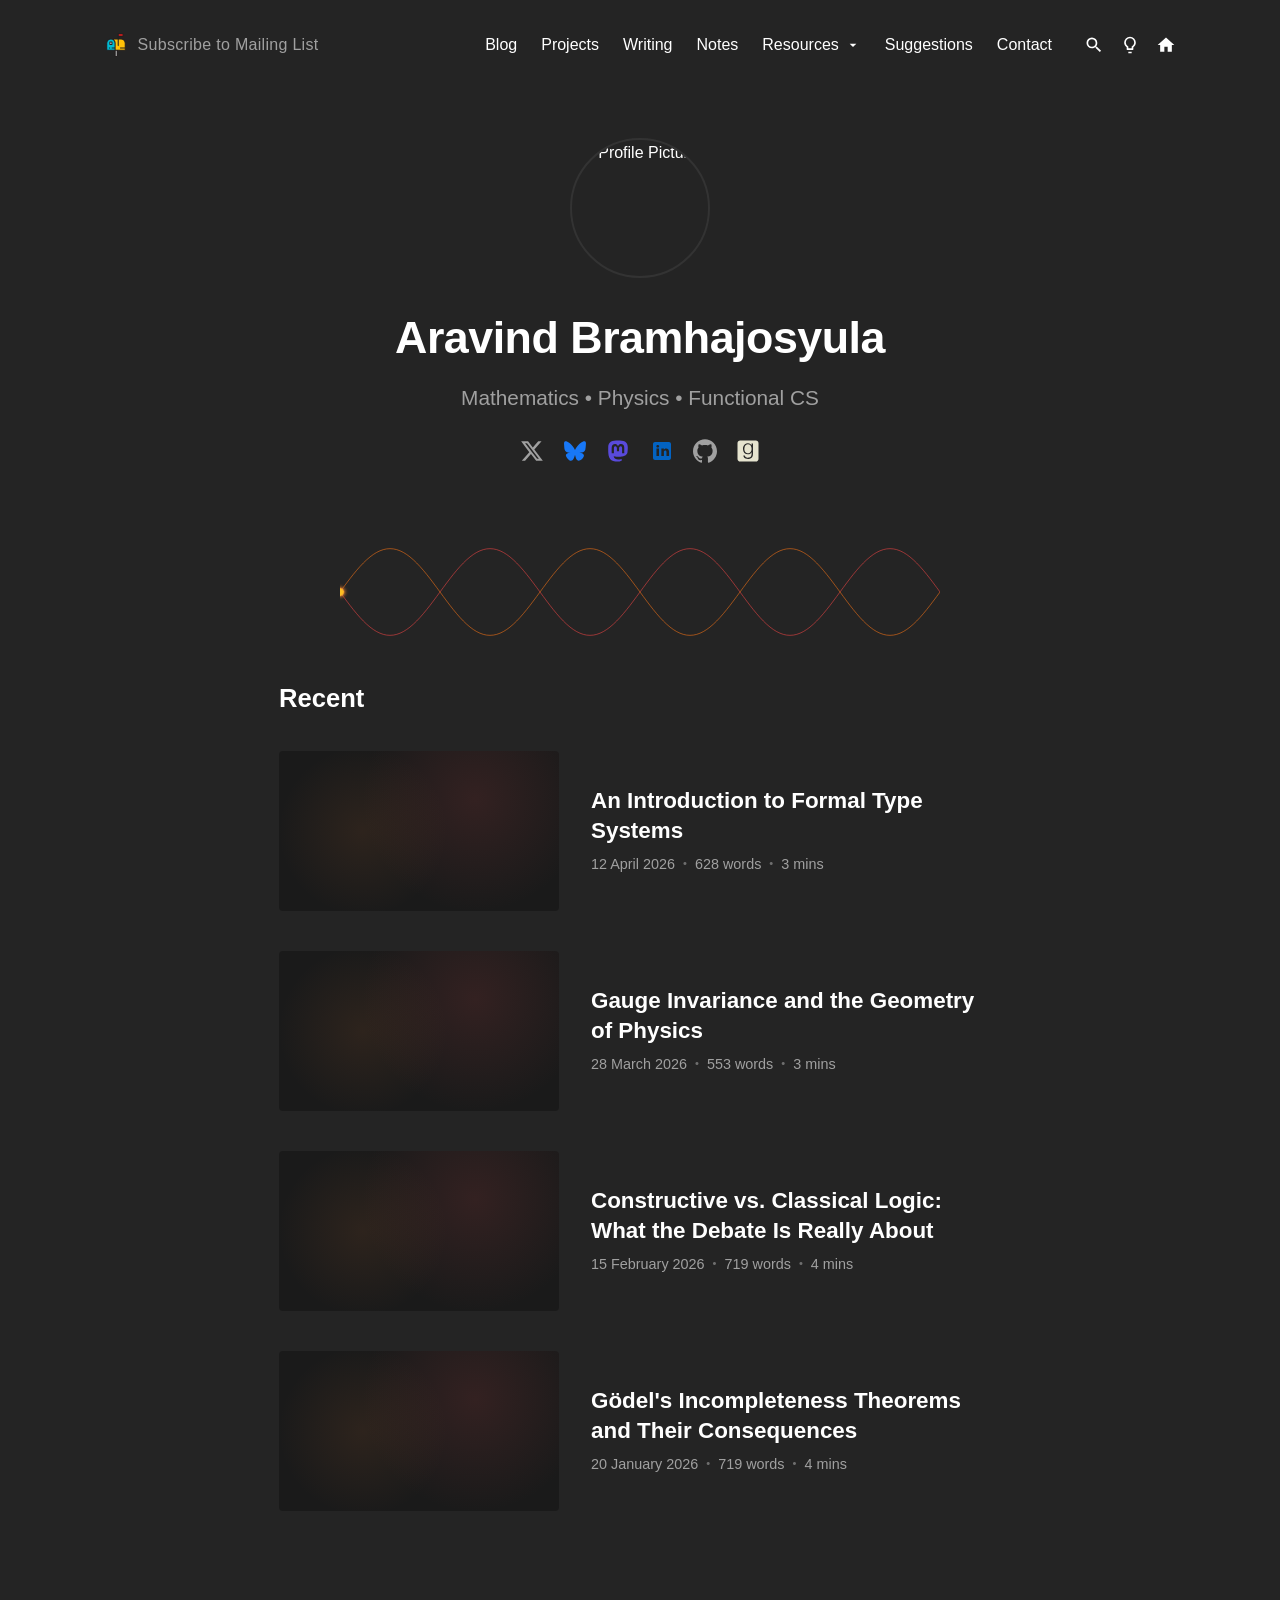
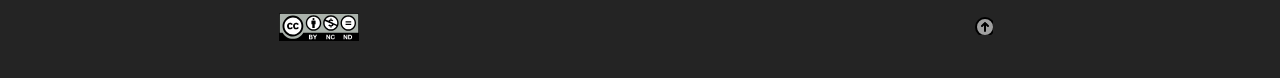
==== index.html @ 050223ac "Files pushed for first build" ====
<!DOCTYPE html>
<html lang="en">
<head>
    <meta charset="UTF-8">
    <meta name="viewport" content="width=device-width, initial-scale=1.0">
    <title>Aravind Bramhajosyula</title>
    <link rel="stylesheet" href="styles.css">
</head>
<body>

    <header>

        <div>

            <a href="#" class="header-subscribe" aria-label="Subscribe to Mailing List">
    <svg width="24" height="24" version="1.1" id="Layer_1" xmlns="http://www.w3.org/2000/svg" xmlns:xlink="http://www.w3.org/1999/xlink" 
	 viewBox="0 0 512 512" xml:space="preserve">
<path style="fill:#FFC107;" d="M236.673,367.042h217.066V216.508c0-49.267-39.938-89.205-89.205-89.205H152.672L236.673,367.042z"/>
<path style="fill:#00BCD4;" d="M147.468,127.303L147.468,127.303c-49.267,0-89.205,39.938-89.205,89.205v150.533h178.41V216.508
	C236.673,167.242,196.734,127.303,147.468,127.303z"/>
<rect x="125.166" y="193.475" style="fill:#ECF0F1;" width="44.603" height="50.178"/>
<rect x="303.208" y="11.151" style="fill:#B71C1C;" width="104.448" height="63.187"/>
<rect x="236.673" y="367.045" style="fill:#9E9E9E;" width="50.178" height="133.808"/>
<g>
	<path style="fill:#231F20;" d="M364.534,116.153h-50.179V85.489h93.294c6.157,0,11.151-4.992,11.151-11.151V11.151
		C418.799,4.992,413.806,0,407.648,0H303.204c-6.157,0-11.151,4.992-11.151,11.151v63.187v41.815c0,0-143.28,0-144.586,0
		c-55.336,0-100.356,45.02-100.356,100.356v150.533c0,6.159,4.993,11.151,11.151,11.151h167.259v122.657
		c0,6.159,4.993,11.151,11.151,11.151h50.178c6.157,0,11.151-4.992,11.151-11.151V378.192h155.736
		c6.157,0,11.151-4.992,11.151-11.151V216.508C464.889,161.172,419.87,116.153,364.534,116.153z M396.498,63.187h-82.143V22.301
		h82.143V63.187z M69.413,216.508c0-43.039,35.015-78.054,78.054-78.054s78.054,35.015,78.054,78.054v93.24h-55.753
		c-6.157,0-11.151,4.992-11.151,11.151s4.993,11.151,11.151,11.151h55.753v23.841H69.413V216.508z M275.7,489.699h-27.877V378.192
		H275.7V489.699z M247.823,355.891V216.508c0-31.495-14.588-59.641-37.356-78.054h81.586v130.649
		c0,6.158,4.993,11.151,11.151,11.151s11.151-4.992,11.151-11.151V138.454h50.179c43.039,0,78.053,35.015,78.053,78.054v93.24
		h-93.293c-6.157,0-11.151,4.992-11.151,11.151s4.993,11.151,11.151,11.151h93.293v23.841L247.823,355.891L247.823,355.891z"/>
	<path style="fill:#231F20;" d="M125.166,254.807h44.603c6.157,0,11.151-4.992,11.151-11.151v-50.178
		c0-6.158-4.993-11.151-11.151-11.151h-44.603c-6.157,0-11.151,4.992-11.151,11.151v50.178
		C114.016,249.815,119.009,254.807,125.166,254.807z M136.317,204.63h22.301v27.877h-22.301V204.63z"/>
	<path style="fill:#231F20;" d="M125.166,309.749h-12.266c-6.157,0-11.151,4.992-11.151,11.151s4.993,11.151,11.151,11.151h12.266
		c6.157,0,11.151-4.992,11.151-11.151S131.325,309.749,125.166,309.749z"/>
</g>
</svg>

    <span class="subscribe-text">Subscribe to Mailing List</span>
</a>

        </div>
        
        <button class="mobile-menu-toggle" aria-label="Toggle Menu">
            <svg viewBox="0 0 24 24" width="24" height="24" fill="white"><path d="M3 6h18v2H3V6m0 5h18v2H3v-2m0 5h18v2H3v-2z"/></svg>
        </button>

        <nav>
            <ul class="nav-links">
                <li><a href="blog.html">Blog</a></li>
                <li><a href="projects.html">Projects</a></li>
                <li><a href="writing.html">Writing</a></li>
                <li><a href="notes.html">Notes</a></li>
                <li class="dropdown-parent">
                    <a href="#">Resources<svg class="dropdown-arrow" viewBox="0 0 24 24"><path d="M7 10l5 5 5-5z"/></svg></a>
                    <ul class="dropdown-menu">
                        <li><a href="guides-tutorials.html">Guides & Tutorials</a></li>
                        <li><a href="book-reviews.html">Book Reviews</a></li>
                        <li><a href="quotes-excerpts.html">Quotes & Excerpts</a></li>
                        <li><a href="useful-software.html">Useful Software</a></li>
                        <li><a href="useful-wikis.html">Useful Wikis</a></li>
                    </ul>
                </li>
                <li><a href="suggestions.html">Suggestions</a></li>
                <li><a href="contact.html">Contact</a></li>
            </ul>
            <div class="nav-icons">
                <a href="#" aria-label="Search"><svg viewBox="0 0 24 24"><path d="M15.5 14h-.79l-.28-.27A6.471 6.471 0 0 0 16 9.5 6.5 6.5 0 1 0 9.5 16c1.61 0 3.09-.59 4.23-1.57l.27.28v.79l5 4.99L20.49 19l-4.99-5zm-6 0C7.01 14 5 11.99 5 9.5S7.01 5 9.5 5 14 7.01 14 9.5 11.99 14 9.5 14z"/></svg></a>
                <!-- <a href="#" aria-label="Theme"><svg viewBox="0 0 24 24"><path d="M12 2a7 7 0 0 0-7 7c0 2.38 1.19 4.47 3 5.74V17a1 1 0 0 0 1 1h6a1 1 0 0 0 1-1v-2.26c1.81-1.27 3-3.36 3-5.74a7 7 0 0 0-7-7zm2.85 11.1l-.85.6V16h-4v-2.3l-.85-.6A4.997 4.997 0 0 1 7 9c0-2.76 2.24-5 5-5s5 2.24 5 5c0 1.63-.8 3.16-2.15 4.1zM10 20h4v2h-4v-2z"/></svg></a> -->
                <a href="#" id="theme-toggle" aria-label="Toggle Theme">
                    <svg id="icon-bulb" class="theme-icon active" viewBox="0 0 24 24"><path d="M12 2a7 7 0 0 0-7 7c0 2.38 1.19 4.47 3 5.74V17a1 1 0 0 0 1 1h6a1 1 0 0 0 1-1v-2.26c1.81-1.27 3-3.36 3-5.74a7 7 0 0 0-7-7zm2.85 11.1l-.85.6V16h-4v-2.3l-.85-.6A4.997 4.997 0 0 1 7 9c0-2.76 2.24-5 5-5s5 2.24 5 5c0 1.63-.8 3.16-2.15 4.1zM10 20h4v2h-4v-2z"/></svg>
                    <svg id="icon-moon" class="theme-icon" viewBox="0 0 24 24" stroke="#000000" stroke-width="2" fill="none" stroke-linecap="round" stroke-linejoin="round"><path d="M21 12.79A9 9 0 1 1 11.21 3 7 7 0 0 0 21 12.79z"></path></svg>
                </a>
                <a href="#" aria-label="Home"><svg viewBox="0 0 24 24"><path d="M10 20v-6h4v6h5v-8h3L12 3 2 12h3v8z"/></svg></a>
            </div>
        </nav>
    </header>

    <main>
        <section class="hero">

            <img src="assets/newton_apple.png" alt="Profile Picture" class="avatar">

            <h1>Aravind Bramhajosyula</h1>
            <p class="subtitle">Mathematics • Physics • Functional CS</p>
            
            <div class="social-icons">
                <a href="#" aria-label="X"><svg viewBox="0 0 24 24"><path d="M18.244 2.25h3.308l-7.227 8.26 8.502 11.24H16.17l-5.214-6.817L5.09 21.75H1.78l7.509-8.58L1.14 2.25H8.08l4.713 6.231zm-1.161 17.52h1.833L7.042 4.126H5.078z"/></svg></a>

                <a href="#" aria-label="Bluesky"><svg viewBox="0 0 512 512"><path fill="#1878f7" d="M256 232.562c-21.183-41.196-78.868-117.97-132.503-155.834-51.378-36.272-70.978-29.987-83.828-24.181-14.872 6.72-17.577 29.554-17.577 42.988.0 13.433 7.365 110.138 12.169 126.281 15.873 53.336 72.376 71.358 124.413 65.574 2.66-.395 5.357-.759 8.089-1.097-2.68.429-5.379.796-8.089 1.097-76.259 11.294-143.984 39.085-55.158 137.972C201.224 526.527 237.424 403.67 256 341.379c18.576 62.291 39.972 180.718 150.734 83.983 83.174-83.983 22.851-126.674-53.408-137.969-2.71-.302-5.409-.667-8.089-1.096 2.732.337 5.429.702 8.089 1.096 52.037 5.785 108.54-12.239 124.413-65.574 4.804-16.142 12.169-112.847 12.169-126.281.0-13.434-2.705-36.267-17.577-42.988-12.85-5.806-32.45-12.09-83.829 24.181C334.868 114.595 277.183 191.366 256 232.562z"></path></svg></a>

                <a href="#" aria-label="Mastodon"><svg viewBox="0 0 448 512"><path fill="#594adb" d="M433 179.11c0-97.2-63.71-125.7-63.71-125.7-62.52-28.7-228.56-28.4-290.48.0.0.0-63.72 28.5-63.72 125.7.0 115.7-6.6 259.4 105.63 289.1 40.51 10.7 75.32 13 103.33 11.4 50.81-2.8 79.32-18.1 79.32-18.1l-1.7-36.9s-36.31 11.4-77.12 10.1c-40.41-1.4-83-4.4-89.63-54a102.54 102.54.0 01-.9-13.9c85.63 20.9 158.65 9.1 178.75 6.7 56.12-6.7 105-41.3 111.23-72.9 9.8-49.8 9-121.5 9-121.5zm-75.12 125.2h-46.63v-114.2c0-49.7-64-51.6-64 6.9v62.5h-46.33V197c0-58.5-64-56.6-64-6.9v114.2H90.19c0-122.1-5.2-147.9 18.41-175 25.9-28.9 79.82-30.8 103.83 6.1l11.6 19.5 11.6-19.5c24.11-37.1 78.12-34.8 103.83-6.1 23.71 27.3 18.4 53 18.4 175z"></path></svg>

                <a href="#" aria-label="LinkedIn"><svg viewBox="0 0 24 24"><path fill = "#0363c2" d="M19 3H5c-1.1 0-2 .9-2 2v14c0 1.1.9 2 2 2h14c1.1 0 2-.9 2-2V5c0-1.1-.9-2-2-2zM9 17H6.477v-7.391H9V17zm-1.26-8.384h-.016c-.843 0-1.388-.581-1.388-1.306 0-.737.56-1.305 1.419-1.305.86 0 1.389.568 1.405 1.305 0 .725-.545 1.306-1.42 1.306zm11.26 8.384h-2.523v-3.955c0-.993-.355-1.668-1.241-1.668-.679 0-1.084.457-1.262.898-.066.16-.083.385-.083.61v4.115H11.37s.033-6.698 0-7.39h2.523v1.047c.336-.518.937-1.255 2.274-1.255 1.66 0 2.906 1.084 2.906 3.414V17z"/></svg></a>

                <a href="#" aria-label="GitHub"><svg viewBox="0 0 24 24"><path d="M12 .297c-6.63 0-12 5.373-12 12 0 5.303 3.438 9.8 8.205 11.385.6.113.82-.258.82-.577 0-.285-.01-1.04-.015-2.04-3.338.724-4.042-1.61-4.042-1.61C4.422 18.07 3.633 17.7 3.633 17.7c-1.087-.744.084-.729.084-.729 1.205.084 1.838 1.236 1.838 1.236 1.07 1.835 2.809 1.305 3.495.998.108-.776.417-1.305.76-1.605-2.665-.3-5.466-1.332-5.466-5.93 0-1.31.465-2.38 1.235-3.22-.135-.303-.54-1.523.105-3.176 0 0 1.005-.322 3.3 1.23.96-.267 1.98-.399 3-.405 1.02.006 2.04.138 3 .405 2.28-1.552 3.285-1.23 3.285-1.23.645 1.653.24 2.873.12 3.176.765.84 1.23 1.91 1.23 3.22 0 4.61-2.805 5.625-5.475 5.92.42.36.81 1.096.81 2.22 0 1.606-.015 2.896-.015 3.286 0 .315.21.69.825.57C20.565 22.092 24 17.592 24 12.297c0-6.627-5.373-12-12-12"/></svg></a>

                <a href="#" aria-label="Goodreads"><svg viewBox="0 0 448 512"><path fill="#e6e4cf" d="M299.9 191.2c5.1 37.3-4.7 79-35.9 100.7-22.3 15.5-52.8 14.1-70.8 5.7-37.1-17.3-49.5-58.6-46.8-97.2 4.3-60.9 40.9-87.9 75.3-87.5 46.9-.2 71.8 31.8 78.2 78.3zM448 88v336c0 30.9-25.1 56-56 56H56c-30.9.0-56-25.1-56-56V88c0-30.9 25.1-56 56-56h336c30.9.0 56 25.1 56 56zM330 313.2s-.1-34-.1-217.3h-29v40.3c-.8.3-1.2-.5-1.6-1.2-9.6-20.7-35.9-46.3-76-46-51.9.4-87.2 31.2-100.6 77.8-4.3 14.9-5.8 30.1-5.5 45.6 1.7 77.9 45.1 117.8 112.4 115.2 28.9-1.1 54.5-17 69-45.2.5-1 1.1-1.9 1.7-2.9.2.1.4.1.6.2.3 3.8.2 30.7.1 34.5-.2 14.8-2 29.5-7.2 43.5-7.8 21-22.3 34.7-44.5 39.5-17.8 3.9-35.6 3.8-53.2-1.2-21.5-6.1-36.5-19-41.1-41.8-.3-1.6-1.3-1.3-2.3-1.3h-26.8c.8 10.6 3.2 20.3 8.5 29.2 24.2 40.5 82.7 48.5 128.2 37.4 49.9-12.3 67.3-54.9 67.4-106.3z"></path></svg></a>
            </div>

            <div class="animation-container">
                <!-- <svg viewBox="0 0 600 100" class="wave-svg"> -->
                <!--     <defs> -->
                <!--         <linearGradient id="fade" x1="0" y1="0" x2="1" y2="0"> -->
                <!--             <stop offset="0%" stop-color="transparent"/> -->
                <!--             <stop offset="15%" stop-color="black"/> -->
                <!--             <stop offset="85%" stop-color="black"/> -->
                <!--             <stop offset="100%" stop-color="transparent"/> -->
                <!--         </linearGradient> -->
                <!--         <mask id="wave-mask"><rect width="600" height="100" fill="url(#fade)"/></mask> -->
                <!--     </defs> -->
                <!--     <g mask="url(#wave-mask)"> -->
                <!--         <path id="wave1" d="M0 50 Q37.5 0 75 50 T150 50 T225 50 T300 50 T375 50 T450 50 T525 50 T600 50" fill="none" stroke="#d97736" stroke-width="1.5" /> -->
                <!--         <path id="wave2" d="M0 50 Q37.5 100 75 50 T150 50 T225 50 T300 50 T375 50 T450 50 T525 50 T600 50" fill="none" stroke="#c44949" stroke-width="1.5" /> -->
                <!--     </g> -->
                <!-- </svg> -->
                <!-- <div class="dot dot-yellow"></div> -->
                <!-- <div class="dot dot-red"></div> -->

                <svg id="helix-svg" viewBox="0 0 900 220" width="100%" height="220" aria-hidden="true"><path id="helix-path-a" fill="none" stroke="#ef4444" stroke-width="1.5" opacity=".5" d="M 0,110 L 0,110 L 5,116.79435011239748 L 10,123.51425990315435 L 15,130.08610463437157 L 20,136.43788179992703 L 25,142.5 L 30,148.20604139901076 L 35,153.4934894133258 L 40,158.30441365603062 L 45,162.5861046343716 L 50,166.2916512459885 L 55,169.38045474676906 L 60,171.818673559185 L 65,173.57959404769736 L 70,174.64392319893778 L 75,175 L 80,174.64392319893778 L 85,173.57959404769736 L 90,171.818673559185 L 95,169.38045474676906 L 100,166.29165124598853 L 105,162.5861046343716 L 110,158.30441365603065 L 115,153.4934894133258 L 120,148.20604139901076 L 125,142.5 L 130,136.43788179992703 L 135,130.0861046343716 L 140,123.51425990315435 L 145,116.79435011239747 L 150,110.00000000000001 L 155,103.20564988760255 L 160,96.48574009684563 L 165,89.91389536562845 L 170,83.56211820007302 L 175,77.50000000000003 L 180,71.79395860098926 L 185,66.50651058667421 L 190,61.69558634396937 L 195,57.41389536562842 L 200,53.7083487540115 L 205,50.61954525323094 L 210,48.18132644081502 L 215,46.42040595230263 L 220,45.35607680106223 L 225,45 L 230,45.35607680106223 L 235,46.42040595230264 L 240,48.18132644081501 L 245,50.61954525323091 L 250,53.70834875401149 L 255,57.413895365628406 L 260,61.69558634396935 L 265,66.50651058667418 L 270,71.79395860098923 L 275,77.50000000000003 L 280,83.56211820007299 L 285,89.9138953656284 L 290,96.48574009684566 L 295,103.20564988760248 L 300,109.99999999999999 L 305,116.79435011239744 L 310,123.5142599031543 L 315,130.08610463437157 L 320,136.43788179992703 L 325,142.5 L 330,148.2060413990107 L 335,153.4934894133258 L 340,158.3044136560306 L 345,162.58610463437162 L 350,166.2916512459885 L 355,169.38045474676903 L 360,171.818673559185 L 365,173.57959404769736 L 370,174.64392319893778 L 375,175 L 380,174.64392319893778 L 385,173.57959404769738 L 390,171.818673559185 L 395,169.38045474676903 L 400,166.29165124598853 L 405,162.5861046343716 L 410,158.30441365603062 L 415,153.49348941332582 L 420,148.20604139901076 L 425,142.50000000000009 L 430,136.43788179992697 L 435,130.0861046343716 L 440,123.51425990315445 L 445,116.79435011239754 L 450,110.00000000000003 L 455,103.2056498876025 L 460,96.4857400968457 L 465,89.91389536562843 L 470,83.56211820007297 L 475,77.49999999999996 L 480,71.79395860098927 L 485,66.50651058667421 L 490,61.695586343969495 L 495,57.41389536562836 L 500,53.70834875401148 L 505,50.61954525323097 L 510,48.18132644081503 L 515,46.42040595230265 L 520,45.356076801062244 L 525,45 L 530,45.356076801062216 L 535,46.42040595230262 L 540,48.181326440815006 L 545,50.6195452532309 L 550,53.70834875401151 L 555,57.4138953656284 L 560,61.69558634396938 L 565,66.50651058667417 L 570,71.79395860098921 L 575,77.5 L 580,83.56211820007303 L 585,89.91389536562839 L 590,96.48574009684553 L 595,103.20564988760245 L 600,109.99999999999997 L 605,116.79435011239748 L 610,123.51425990315428 L 615,130.08610463437165 L 620,136.4378817999269 L 625,142.49999999999994 L 630,148.20604139901073 L 635,153.4934894133258 L 640,158.30441365603065 L 645,162.5861046343715 L 650,166.29165124598853 L 655,169.38045474676903 L 660,171.81867355918493 L 665,173.57959404769736 L 670,174.64392319893778 L 675,175 L 680,174.64392319893778 L 685,173.57959404769738 L 690,171.81867355918496 L 695,169.38045474676906 L 700,166.29165124598856 L 705,162.58610463437154 L 710,158.3044136560307 L 715,153.49348941332585 L 720,148.2060413990108 L 725,142.5 L 730,136.43788179992697 L 735,130.08610463437174 L 740,123.51425990315435 L 745,116.79435011239755 L 750,110.00000000000004 L 755,103.20564988760253 L 760,96.4857400968456 L 765,89.91389536562856 L 770,83.56211820007309 L 775,77.50000000000007 L 780,71.79395860098928 L 785,66.50651058667422 L 790,61.69558634396935 L 795,57.41389536562851 L 800,53.708348754011546 L 805,50.61954525323088 L 810,48.18132644081503 L 815,46.42040595230268 L 820,45.35607680106223 L 825,45 L 830,45.356076801062216 L 835,46.420405952302616 L 840,48.181326440815006 L 845,50.61954525323094 L 850,53.70834875401139 L 855,57.413895365628456 L 860,61.695586343969445 L 865,66.50651058667415 L 870,71.79395860098921 L 875,77.5 L 880,83.5621182000728 L 885,89.91389536562826 L 890,96.48574009684552 L 895,103.20564988760243 L 900,109.99999999999996" style="opacity: 0.5718;"></path><path id="helix-path-b" fill="none" stroke="#f97316" stroke-width="1.5" opacity=".5" d="M 0,110 L 0,110.00000000000001 L 5,103.20564988760252 L 10,96.48574009684566 L 15,89.91389536562843 L 20,83.56211820007299 L 25,77.50000000000003 L 30,71.79395860098926 L 35,66.50651058667421 L 40,61.69558634396937 L 45,57.41389536562842 L 50,53.7083487540115 L 55,50.61954525323097 L 60,48.18132644081502 L 65,46.42040595230264 L 70,45.35607680106223 L 75,45 L 80,45.35607680106223 L 85,46.42040595230262 L 90,48.18132644081501 L 95,50.61954525323095 L 100,53.70834875401146 L 105,57.413895365628406 L 110,61.69558634396935 L 115,66.50651058667418 L 120,71.79395860098923 L 125,77.50000000000003 L 130,83.56211820007294 L 135,89.9138953656284 L 140,96.48574009684566 L 145,103.20564988760253 L 150,109.99999999999999 L 155,116.79435011239744 L 160,123.51425990315435 L 165,130.08610463437157 L 170,136.43788179992697 L 175,142.49999999999994 L 180,148.20604139901073 L 185,153.4934894133258 L 190,158.30441365603062 L 195,162.58610463437157 L 200,166.2916512459885 L 205,169.38045474676906 L 210,171.818673559185 L 215,173.57959404769736 L 220,174.64392319893778 L 225,175 L 230,174.64392319893778 L 235,173.57959404769738 L 240,171.818673559185 L 245,169.3804547467691 L 250,166.29165124598848 L 255,162.5861046343716 L 260,158.3044136560307 L 265,153.49348941332582 L 270,148.20604139901076 L 275,142.5 L 280,136.43788179992697 L 285,130.0861046343716 L 290,123.51425990315434 L 295,116.79435011239754 L 300,110.00000000000003 L 305,103.2056498876025 L 310,96.4857400968457 L 315,89.91389536562843 L 320,83.56211820007297 L 325,77.50000000000006 L 330,71.79395860098927 L 335,66.50651058667421 L 340,61.69558634396942 L 345,57.41389536562836 L 350,53.70834875401154 L 355,50.61954525323097 L 360,48.18132644081503 L 365,46.42040595230263 L 370,45.35607680106223 L 375,45 L 380,45.35607680106223 L 385,46.42040595230262 L 390,48.181326440815006 L 395,50.619545253230946 L 400,53.70834875401145 L 405,57.4138953656284 L 410,61.69558634396938 L 415,66.50651058667417 L 420,71.79395860098921 L 425,77.49999999999991 L 430,83.56211820007303 L 435,89.91389536562839 L 440,96.48574009684553 L 445,103.20564988760245 L 450,109.99999999999997 L 455,116.79435011239748 L 460,123.51425990315428 L 465,130.08610463437157 L 470,136.43788179992703 L 475,142.50000000000003 L 480,148.20604139901073 L 485,153.4934894133258 L 490,158.3044136560305 L 495,162.58610463437162 L 500,166.29165124598853 L 505,169.38045474676903 L 510,171.81867355918496 L 515,173.57959404769736 L 520,174.64392319893776 L 525,175 L 530,174.64392319893778 L 535,173.57959404769738 L 540,171.818673559185 L 545,169.3804547467691 L 550,166.2916512459885 L 555,162.58610463437162 L 560,158.30441365603062 L 565,153.49348941332585 L 570,148.2060413990108 L 575,142.5 L 580,136.43788179992697 L 585,130.08610463437162 L 590,123.51425990315447 L 595,116.79435011239755 L 600,110.00000000000004 L 605,103.20564988760253 L 610,96.48574009684572 L 615,89.91389536562835 L 620,83.56211820007309 L 625,77.50000000000007 L 630,71.79395860098928 L 635,66.50651058667422 L 640,61.69558634396935 L 645,57.41389536562851 L 650,53.70834875401143 L 655,50.619545253230974 L 660,48.1813264408151 L 665,46.42040595230264 L 670,45.35607680106223 L 675,45 L 680,45.356076801062216 L 685,46.420405952302616 L 690,48.181326440815006 L 695,50.61954525323094 L 700,53.7083487540115 L 705,57.413895365628456 L 710,61.695586343969296 L 715,66.50651058667415 L 720,71.79395860098921 L 725,77.5 L 730,83.56211820007302 L 735,89.91389536562826 L 740,96.48574009684552 L 745,103.20564988760243 L 750,109.99999999999996 L 755,116.79435011239747 L 760,123.51425990315438 L 765,130.08610463437142 L 770,136.4378817999269 L 775,142.49999999999991 L 780,148.2060413990107 L 785,153.4934894133258 L 790,158.30441365603065 L 795,162.58610463437148 L 800,166.29165124598845 L 805,169.38045474676912 L 810,171.81867355918496 L 815,173.57959404769733 L 820,174.64392319893778 L 825,175 L 830,174.64392319893778 L 835,173.57959404769738 L 840,171.81867355918502 L 845,169.38045474676906 L 850,166.29165124598862 L 855,162.58610463437157 L 860,158.30441365603056 L 865,153.49348941332585 L 870,148.20604139901081 L 875,142.5 L 880,136.4378817999272 L 885,130.08610463437174 L 890,123.51425990315448 L 895,116.79435011239757 L 900,110.00000000000006" style="opacity: 0.5718;"></path><circle id="dot-a" cx="0" cy="0" r="5.5" fill="#ef4444" filter="url(#glow)"></circle>
<circle id="dot-b" cx="0" cy="0" r="5.5" fill="#fbbf24" filter="url(#glow)"></circle><defs><filter id="glow" x="-50%" y="-50%" width="200%" height="200%"><feGaussianBlur stdDeviation="3" result="blur"></feGaussianBlur><feMerge><feMergeNode in="blur"></feMergeNode><feMergeNode in="SourceGraphic"></feMergeNode></feMerge></filter></defs></svg>

            </div>
        </section>

        <section class="recent-posts">
            <h2>Recent</h2>

            <article class="post">
                <div class="thumbnail-placeholder"></div>
                <div class="post-content">
                    <h3>An Introduction to Formal Type Systems</h3>
                    <div class="meta">
                        <span>12 April 2026</span> <span class="dot-separator">•</span>
                        <span>628 words</span> <span class="dot-separator">•</span>
                        <span>3 mins</span>
                    </div>
                </div>
            </article>

            <article class="post">
                <div class="thumbnail-placeholder"></div>
                <div class="post-content">
                    <h3>Gauge Invariance and the Geometry of Physics</h3>
                    <div class="meta">
                        <span>28 March 2026</span> <span class="dot-separator">•</span>
                        <span>553 words</span> <span class="dot-separator">•</span>
                        <span>3 mins</span>
                    </div>
                </div>
            </article>

            <article class="post">
                <div class="thumbnail-placeholder"></div>
                <div class="post-content">
                    <h3>Constructive vs. Classical Logic: What the Debate Is Really About</h3>
                    <div class="meta">
                        <span>15 February 2026</span> <span class="dot-separator">•</span>
                        <span>719 words</span> <span class="dot-separator">•</span>
                        <span>4 mins</span>
                    </div>
                </div>
            </article>

             <article class="post">
                <div class="thumbnail-placeholder"></div>
                <div class="post-content">
                    <h3>Gödel's Incompleteness Theorems and Their Consequences</h3>
                    <div class="meta">
                        <span>20 January 2026</span> <span class="dot-separator">•</span>
                        <span>719 words</span> <span class="dot-separator">•</span>
                        <span>4 mins</span>
                    </div>
                </div>
            </article>
        </section>

    </main>

    <footer>

        <div class="footer-left">
            <!-- <span class=""license-text>Content on this website licensed under</span> -->

    <svg xmlns="http://www.w3.org/2000/svg" viewBox="0 0 120 42" class="cc-small-badge" aria-label="Creative Commons BY-NC-ND">
  <g transform="matrix(0.9937728,0,0,0.9936696,-437.11979,0)">
    <path d="M 443.28955,0.44873 L 557.35303,0.65185 C 558.94678,0.65185 560.37061,0.41503 560.37061,3.83203 L 560.23096,41.39892 L 440.41064,41.39892 L 440.41064,3.69238 C 440.41064,2.00781 440.57373,0.44873 443.28955,0.44873 z" fill="#aab2ab" />
    <path d="M 558.3501,0 L 442.12061,0 C 440.87354,0 439.85889,1.01465 439.85889,2.26123 L 439.85889,41.75732 C 439.85889,42.03906 440.08741,42.26757 440.36963,42.26757 L 560.1001,42.26757 C 560.38233,42.26757 560.61084,42.03905 560.61084,41.75732 L 560.61084,2.26123 C 560.61084,1.01465 559.59619,0 558.3501,0 z M 442.12061,1.02148 L 558.3501,1.02148 C 559.03369,1.02148 559.58936,1.57763 559.58936,2.26123 C 559.58936,2.26123 559.58936,18.15234 559.58936,29.64893 L 476.51612,29.64893 C 473.4712,35.1543 467.60401,38.89258 460.87159,38.89258 C 454.13721,38.89258 448.27198,35.15772 445.22901,29.64893 L 440.88038,29.64893 C 440.88038,18.15235 440.88038,2.26123 440.88038,2.26123 C 440.88037,1.57764 441.43701,1.02148 442.12061,1.02148 z" />
    <g transform="matrix(0.872921,0,0,0.872921,50.12536,143.2144)">
      <path d="M 486.26709,-141.53052 C 486.27271,-132.85028 479.2392,-125.80957 470.55902,-125.80341 C 461.87878,-125.79841 454.83752,-132.83124 454.83191,-141.51148 C 454.83191,-141.51819 454.83191,-141.52436 454.83191,-141.53052 C 454.82629,-150.21186 461.85974,-157.25257 470.53998,-157.25763 C 479.22132,-157.26263 486.26264,-150.22974 486.26709,-141.5495 C 486.26709,-141.54395 486.26709,-141.53723 486.26709,-141.53052 z" fill="#ffffff" />
      <g transform="translate(-289.6157,99.0653)">
        <path d="M 772.94281,-253.39801 C 776.42761,-249.9126 778.17059,-245.64465 778.17059,-240.59582 C 778.17059,-235.54644 776.45782,-231.32434 773.03228,-227.92785 C 769.39642,-224.35186 765.10046,-222.56414 760.14227,-222.56414 C 755.2445,-222.56414 751.0224,-224.33672 747.47827,-227.88366 C 743.93188,-231.4295 742.15985,-235.66668 742.15985,-240.59582 C 742.15985,-245.52435 743.93188,-249.79174 747.47827,-253.39801 C 750.93292,-256.88507 755.15497,-258.6275 760.14227,-258.6275 C 765.1911,-258.6275 769.45685,-256.88507 772.94281,-253.39801 z M 749.82422,-251.05371 C 746.8775,-248.07733 745.40412,-244.59082 745.40412,-240.59131 C 745.40412,-236.59302 746.86298,-233.13611 749.77839,-230.22016 C 752.69605,-227.30421 756.16743,-225.84595 760.19599,-225.84595 C 764.22455,-225.84595 767.72614,-227.31873 770.70307,-230.2649 C 773.529,-233.00074 774.94196,-236.44196 774.94196,-240.59132 C 774.94196,-244.70936 773.5055,-248.20485 770.63373,-251.07606 C 767.76306,-253.94673 764.28382,-255.38264 760.19599,-255.38264 C 756.10816,-255.38264 752.64905,-253.93945 749.82422,-251.05371 z M 757.57812,-242.35052 C 757.12841,-243.33221 756.45495,-243.82281 755.55548,-243.82281 C 753.96692,-243.82281 753.17261,-242.75329 753.17261,-240.61425 C 753.17261,-238.47472 753.96692,-237.40575 755.55548,-237.40575 C 756.60486,-237.40575 757.35443,-237.9265 757.80414,-238.97026 L 760.0069,-237.79729 C 758.95642,-235.93181 757.38123,-234.99822 755.28138,-234.99822 C 753.66151,-234.99822 752.36378,-235.49499 751.38935,-236.48784 C 750.41383,-237.48125 749.92603,-238.85057 749.92603,-240.59581 C 749.92603,-242.31139 750.42945,-243.67284 751.43409,-244.68138 C 752.43873,-245.68992 753.69172,-246.19334 755.1919,-246.19334 C 757.4126,-246.19334 759.00117,-245.31907 759.96326,-243.57103 L 757.57812,-242.35052 z M 767.94208,-242.35052 C 767.49121,-243.33221 766.83002,-243.82281 765.95966,-243.82281 C 764.33863,-243.82281 763.52753,-242.75329 763.52753,-240.61425 C 763.52753,-238.47472 764.33863,-237.40575 765.95966,-237.40575 C 767.0113,-237.40575 767.74738,-237.9265 768.16694,-238.97026 L 770.41895,-237.79729 C 769.37067,-235.93181 767.79773,-234.99822 765.70124,-234.99822 C 764.08356,-234.99822 762.78919,-235.49499 761.81477,-236.48784 C 760.8426,-237.48125 760.35487,-238.85057 760.35487,-240.59581 C 760.35487,-242.31139 760.84932,-243.67284 761.83827,-244.68138 C 762.82612,-245.68992 764.08357,-246.19334 765.61177,-246.19334 C 767.82796,-246.19334 769.41542,-245.31907 770.37306,-243.57103 L 767.94208,-242.35052 z" />
      </g>
    </g>
    <g>
      <path d="M 488.25342,32.95605 C 488.5708,32.95605 488.86182,32.98437 489.12354,33.04003 C 489.38526,33.09569 489.60889,33.18749 489.79639,33.31542 C 489.98291,33.44237 490.12744,33.6123 490.23096,33.82323 C 490.3335,34.03514 490.38526,34.29589 490.38526,34.60741 C 490.38526,34.94335 490.30909,35.22264 490.15577,35.44628 C 490.00343,35.67089 489.77784,35.85351 489.47804,35.99706 C 489.89015,36.11522 490.19777,36.32226 490.40089,36.61815 C 490.60401,36.91404 490.70558,37.27049 490.70558,37.68749 C 490.70558,38.02343 490.64015,38.31444 490.50929,38.56054 C 490.37843,38.80566 490.20167,39.00683 489.98097,39.1621 C 489.75929,39.31835 489.50636,39.43358 489.22316,39.5078 C 488.93898,39.583 488.64796,39.6201 488.34816,39.6201 L 485.11183,39.6201 L 485.11183,32.95604 L 488.25342,32.95604 L 488.25342,32.95605 z M 488.06689,35.65137 C 488.32763,35.65137 488.54345,35.58887 488.71142,35.46485 C 488.87939,35.34083 488.96337,35.13965 488.96337,34.86036 C 488.96337,34.70509 488.93505,34.57716 488.87939,34.47852 C 488.82275,34.37891 488.74853,34.30176 488.65478,34.24512 C 488.56103,34.18946 488.45361,34.15039 488.33251,34.12891 C 488.21141,34.10743 488.08446,34.09668 487.9536,34.09668 L 486.58055,34.09668 L 486.58055,35.65137 L 488.06689,35.65137 z M 488.15186,38.47949 C 488.29541,38.47949 488.43213,38.46582 488.56299,38.4375 C 488.69385,38.40918 488.80908,38.3623 488.90967,38.29785 C 489.00928,38.23242 489.08838,38.14355 489.14795,38.03125 C 489.20752,37.91992 489.23682,37.77637 489.23682,37.60254 C 489.23682,37.26074 489.14014,37.0166 488.94678,36.87012 C 488.75342,36.72461 488.49854,36.65137 488.18018,36.65137 L 486.58057,36.65137 L 486.58057,38.47949 L 488.15186,38.47949 z" fill="#ffffff" />
      <path d="M 490.96436,32.95605 L 492.60791,32.95605 L 494.16846,35.58789 L 495.71924,32.95605 L 497.35303,32.95605 L 494.8794,37.0625 L 494.8794,39.62012 L 493.41065,39.62012 L 493.41065,37.02539 L 490.96436,32.95605 z" fill="#ffffff" />
    </g>
    <g>
      <path d="M 512.83057,32.95605 L 515.61475,37.42675 L 515.63037,37.42675 L 515.63037,32.95605 L 517.00537,32.95605 L 517.00537,39.62011 L 515.53955,39.62011 L 512.76611,35.1582 L 512.74756,35.1582 L 512.74756,39.62011 L 511.37256,39.62011 L 511.37256,32.95605 L 512.83057,32.95605 z" fill="#ffffff" />
      <path d="M 522.56885,34.73145 C 522.48194,34.59083 522.37256,34.46778 522.2417,34.36231 C 522.11084,34.25684 521.96338,34.17383 521.79834,34.11524 C 521.6333,34.05567 521.46045,34.02637 521.28076,34.02637 C 520.95068,34.02637 520.67041,34.08985 520.43994,34.21778 C 520.20947,34.34473 520.02295,34.51563 519.88037,34.73048 C 519.73682,34.94532 519.63232,35.18946 519.56689,35.4629 C 519.50146,35.73634 519.46923,36.01954 519.46923,36.31153 C 519.46923,36.5918 519.50146,36.86426 519.56689,37.12794 C 519.63232,37.39259 519.73681,37.63087 519.88037,37.84181 C 520.02295,38.05372 520.20947,38.22267 520.43994,38.3506 C 520.67041,38.47853 520.95068,38.54201 521.28076,38.54201 C 521.72803,38.54201 522.07861,38.40529 522.33056,38.13088 C 522.58251,37.85744 522.73681,37.49611 522.79247,37.04787 L 524.21142,37.04787 C 524.17431,37.46486 524.07763,37.84182 523.92236,38.17775 C 523.76709,38.51466 523.56103,38.8008 523.30615,39.0381 C 523.05127,39.2754 522.75244,39.45607 522.40967,39.58107 C 522.06787,39.70607 521.69092,39.76857 521.28076,39.76857 C 520.77002,39.76857 520.31103,39.6797 519.90283,39.50197 C 519.4956,39.32521 519.15088,39.08009 518.8706,38.76955 C 518.58935,38.45803 518.37451,38.09182 518.22509,37.67189 C 518.07568,37.25099 518.00048,36.79884 518.00048,36.31251 C 518.00048,35.81446 518.07568,35.35255 518.22509,34.92579 C 518.3745,34.49903 518.58935,34.12696 518.8706,33.80958 C 519.15087,33.4922 519.4956,33.24317 519.90283,33.06251 C 520.31103,32.88185 520.77002,32.792 521.28076,32.792 C 521.64795,32.792 521.99463,32.84473 522.32178,32.95118 C 522.64795,33.05665 522.94092,33.21095 523.19873,33.41407 C 523.45752,33.61622 523.67041,33.86719 523.83838,34.16602 C 524.00635,34.46485 524.11182,34.80762 524.15576,35.19336 L 522.73681,35.19336 C 522.7124,35.02539 522.65576,34.87109 522.56885,34.73145 z" fill="#ffffff" />
    </g>
    <g>
      <path d="M 538.83057,32.95605 L 541.61475,37.42675 L 541.63037,37.42675 L 541.63037,32.95605 L 543.00537,32.95605 L 543.00537,39.62011 L 541.53955,39.62011 L 538.76611,35.1582 L 538.74756,35.1582 L 538.74756,39.62011 L 537.37256,39.62011 L 537.37256,32.95605 L 538.83057,32.95605 z" fill="#ffffff" />
      <path d="M 547.16748,32.95605 C 547.59814,32.95605 547.99756,33.02441 548.36865,33.16113 C 548.73974,33.29785 549.06006,33.5039 549.33154,33.77734 C 549.60205,34.05078 549.81396,34.39355 549.96631,34.80371 C 550.11963,35.21484 550.1958,35.69726 550.1958,36.25098 C 550.1958,36.73633 550.1333,37.1836 550.00928,37.59473 C 549.88428,38.00489 549.6958,38.36035 549.44385,38.65821 C 549.19092,38.95704 548.87647,39.19239 548.49951,39.36329 C 548.12255,39.53419 547.6792,39.62013 547.16748,39.62013 L 544.28955,39.62013 L 544.28955,32.95607 L 547.16748,32.95607 L 547.16748,32.95605 z M 547.06494,38.38574 C 547.27685,38.38574 547.48193,38.35156 547.68115,38.2832 C 547.88037,38.21484 548.0581,38.10156 548.21338,37.94238 C 548.36865,37.78418 548.49365,37.57812 548.5874,37.32324 C 548.68017,37.06836 548.72705,36.75683 548.72705,36.39062 C 548.72705,36.05468 548.69482,35.75195 548.62939,35.48144 C 548.56396,35.21093 548.45654,34.97949 548.30712,34.7871 C 548.1577,34.59471 547.96044,34.44628 547.71435,34.34374 C 547.46826,34.2412 547.16455,34.19042 546.80419,34.19042 L 545.75829,34.19042 L 545.75829,38.38573 L 547.06494,38.38573 L 547.06494,38.38574 z" fill="#ffffff" />
    </g>
    <g transform="translate(286.1464,208.0498)">
      <g transform="matrix(1.146822,0,0,1.146822,-67.14005,-41.89676)">
        <path d="M 269.61823,-131.7348 C 269.62247,-126.90787 265.71222,-122.99292 260.88486,-122.98907 C 256.05832,-122.98611 252.14295,-126.89593 252.13956,-131.72204 C 252.13956,-131.72714 252.13956,-131.73098 252.13956,-131.7348 C 252.13614,-136.56216 256.04642,-140.47711 260.87293,-140.48095 C 265.69944,-140.48394 269.61481,-136.57409 269.61823,-131.74801 C 269.61823,-131.74374 269.61823,-131.73907 269.61823,-131.7348 z" fill="#ffffff" />
        <path d="M 260.86526,-141.90982 C 263.71875,-141.90982 266.12945,-140.9263 268.09909,-138.95969 C 270.06869,-136.99219 271.05392,-134.58362 271.05392,-131.73481 C 271.05392,-128.88642 270.08572,-126.5034 268.15017,-124.58659 C 266.09539,-122.56843 263.6668,-121.56022 260.86526,-121.56022 C 258.0986,-121.56022 255.71261,-122.56077 253.70892,-124.5619 C 251.70526,-126.56214 250.70385,-128.95368 250.70385,-131.73481 C 250.70385,-134.51637 251.70525,-136.92493 253.70892,-138.95969 C 255.6615,-140.9263 258.04752,-141.90982 260.86526,-141.90982 z M 252.9928,-134.46866 C 252.68964,-133.6099 252.53723,-132.69876 252.53723,-131.7348 C 252.53723,-129.47952 253.36151,-127.5299 255.00839,-125.88431 C 256.65524,-124.23999 258.61636,-123.41742 260.89166,-123.41742 C 263.1661,-123.41742 265.14422,-124.24808 266.82516,-125.91028 C 267.38803,-126.45398 267.85214,-127.04709 268.21572,-127.69 L 264.37954,-129.39776 C 264.11984,-128.10726 262.96941,-127.23571 261.5797,-127.13351 L 261.5797,-125.56457 L 260.41137,-125.56457 L 260.41137,-127.13351 C 259.26946,-127.1463 258.16674,-127.61337 257.32287,-128.35165 L 258.72448,-129.76477 C 259.39892,-129.12952 260.07418,-128.8447 260.99554,-128.8447 C 261.59246,-128.8447 262.25412,-129.07801 262.25412,-129.8559 C 262.25412,-130.13135 262.14767,-130.32297 261.97992,-130.46729 L 261.00919,-130.89817 L 259.8017,-131.43677 C 259.20392,-131.70331 258.69724,-131.92768 258.18973,-132.15418 L 252.9928,-134.46866 z M 260.89166,-140.07861 C 258.58145,-140.07861 256.6297,-139.26495 255.03308,-137.63638 C 254.59878,-137.19784 254.2207,-136.74014 253.90054,-136.26199 L 257.78952,-134.52996 C 258.1412,-135.60931 259.16644,-136.26412 260.41138,-136.33651 L 260.41138,-137.90548 L 261.57971,-137.90548 L 261.57971,-136.33651 C 262.3844,-136.29775 263.2666,-136.07723 264.13601,-135.40365 L 262.7991,-134.02926 C 262.30606,-134.37927 261.68359,-134.62536 261.06027,-134.62536 C 260.55444,-134.62536 259.83999,-134.47036 259.83999,-133.83468 C 259.83999,-133.73803 259.87322,-133.65289 259.93197,-133.57626 L 261.23312,-132.99807 L 262.11361,-132.60549 C 262.67648,-132.35387 263.21465,-132.11544 263.74685,-131.87829 L 268.96084,-129.557 C 269.13284,-130.2395 269.21969,-130.96587 269.21969,-131.7348 C 269.21969,-134.05823 268.40478,-136.02569 266.77493,-137.63638 C 265.16129,-139.26495 263.20102,-140.07861 260.89166,-140.07861 z" />
      </g>
    </g>
    <g transform="matrix(0.624995,0,0,0.624995,312.8511,316.9328)">
      <path d="M 387.83435,-482.97366 C 387.84216,-473.56265 380.2171,-465.92666 370.80609,-465.91885 C 361.39349,-465.91342 353.75751,-473.53689 353.75122,-482.95022 C 353.75122,-482.9573 353.75122,-482.96664 353.75122,-482.97366 C 353.74499,-492.38546 361.36847,-500.02145 370.78107,-500.02853 C 380.19208,-500.03634 387.82807,-492.41128 387.83435,-482.99948 C 387.83435,-482.99008 387.83435,-482.98306 387.83435,-482.97366 z" fill="#ffffff" />
      <g transform="translate(-23.9521,-87.92102)">
        <path d="M 394.47845,-413.72311 C 389.30651,-413.72311 384.9284,-411.92001 381.34552,-408.30978 C 377.66895,-404.5762 375.83142,-400.15817 375.83142,-395.05264 C 375.83142,-389.94949 377.66894,-385.56271 381.34552,-381.89084 C 385.02057,-378.21896 389.40027,-376.38297 394.47845,-376.38297 C 399.61914,-376.38297 404.07385,-378.23533 407.84417,-381.93613 C 411.39422,-385.45334 413.17236,-389.82608 413.17236,-395.05265 C 413.17236,-400.28239 411.36456,-404.69962 407.75042,-408.30979 C 404.13635,-411.92001 399.7113,-413.72311 394.47845,-413.72311 z M 394.5238,-410.36453 C 398.76129,-410.36453 402.3598,-408.86996 405.32074,-405.88168 C 408.3114,-402.92617 409.80518,-399.31753 409.80518,-395.05264 C 409.80518,-390.75888 408.34266,-387.19638 405.41449,-384.36508 C 402.32855,-381.31503 398.69879,-379.79239 394.5238,-379.79239 C 390.34875,-379.79239 386.7503,-381.3002 383.72839,-384.31979 C 380.70648,-387.337 379.19555,-390.91592 379.19555,-395.05264 C 379.19555,-399.19333 380.7221,-402.80197 383.77679,-405.88168 C 386.70496,-408.86996 390.28625,-410.36453 394.5238,-410.36453 z" />
        <g>
          <path d="M 401.55505,-399.47849 L 387.98468,-399.47849 L 387.98468,-396.26359 L 401.55505,-396.26359 L 401.55505,-399.47849 z M 401.55505,-393.47763 L 387.98468,-393.47763 L 387.98468,-390.26358 L 401.55505,-390.26358 L 401.55505,-393.47763 z" />
        </g>
      </g>
    </g>
    <g>
      <circle cx="491.9473" cy="15.31396" r="10.80615" fill="#ffffff" />
      <g>
        <path d="M 495.07474,12.18701 C 495.07474,11.77051 494.73685,11.43359 494.32083,11.43359 L 489.54837,11.43359 C 489.13235,11.43359 488.79446,11.7705 488.79446,12.18701 L 488.79446,16.95996 L 490.12551,16.95996 L 490.12551,22.6123 L 493.7427,22.6123 L 493.7427,16.95996 L 495.07473,16.95996 L 495.07473,12.18701 L 495.07474,12.18701 z" />
        <circle cx="491.9346" cy="9.1723604" r="1.63232" />
      </g>
      <path clip-rule="evenodd" d="M 491.91946,3.40771 C 488.68801,3.40771 485.95169,4.53515 483.71243,6.7915 C 481.41458,9.12451 480.26614,11.88671 480.26614,15.07568 C 480.26614,18.26465 481.41458,21.00781 483.71243,23.30273 C 486.01028,25.59716 488.74661,26.74462 491.91946,26.74462 C 495.13235,26.74462 497.91751,25.58788 500.27395,23.27294 C 502.49368,21.07616 503.60305,18.34325 503.60305,15.07567 C 503.60305,11.80809 502.47414,9.04735 500.21535,6.79149 C 497.95657,4.53516 495.19193,3.40771 491.91946,3.40771 z M 491.94974,5.50732 C 494.59818,5.50732 496.84622,6.44091 498.69583,8.3081 C 500.56595,10.15527 501.50052,12.41162 501.50052,15.07568 C 501.50052,17.75927 500.58548,19.98681 498.75443,21.75634 C 496.8267,23.6621 494.55814,24.61474 491.94974,24.61474 C 489.33939,24.61474 487.09036,23.67187 485.20169,21.78564 C 483.31302,19.89892 482.36868,17.66259 482.36868,15.07568 C 482.36868,12.48925 483.32278,10.23339 485.23098,8.3081 C 487.06204,6.44092 489.3013,5.50732 491.94974,5.50732 z" fill-rule="evenodd" />
    </g>
  </g>
</svg>
        </div>

        <button id="scrollToTop" aria-label="Scroll to Top">
            <svg width="200px" height="200px" viewBox="0 0 20 20" fill="#ffffff" xmlns="http://www.w3.org/2000/svg">
<path d="M15 11L12 8M12 8L9 11M12 8V16M21 12C21 16.9706 16.9706 21 12 21C7.02944 21 3 16.9706 3 12C3 7.02944 7.02944 3 12 3C16.9706 3 21 7.02944 21 12Z" stroke="#000000" stroke-width="2" stroke-linecap="round" stroke-linejoin="round"/>
</svg>
        </button>
    </footer>

    <script src="script.js"></script>
</body>
</html>
---- styles.css ----
/* Import Google Sans from a reliable open-source CDN */
@import url('https://fonts.cdnfonts.com/css/google-sans');

/* CSS Variables for Theme */
:root {
    --bg-color: #242424;
    --text-primary: #ffffff;
    --text-secondary: #a0a0a0;
    --equation-color: #d49b9b;
    --accent-orange: #d97736;
    --accent-red: #c44949;
    --accent-yellow: #f4c05f;
}

/* Global Styles */
* {
    margin: 0;
    padding: 0;
    box-sizing: border-box;
}

body {
    background-color: var(--bg-color);
    color: var(--text-primary);
    font-family: 'Google Sans', 'Product Sans', sans-serif;
    line-height: 1.6;
    -webkit-font-smoothing: antialiased;
}

/* --- Header / Navigation --- */
header {
    display: flex;
    justify-content: space-between;
    align-items: center;
    padding: 2rem 5%;
    max-width: 1200px;
    margin: 0 auto;
}

.logo-equation {
    font-family: 'Times New Roman', Times, serif;
    font-style: italic;
    color: var(--equation-color);
    font-size: 1.15rem;
    letter-spacing: 0.5px;
}

nav {
    display: flex;
    align-items: center;
    gap: 2rem;
}

.nav-links {
    list-style: none;
    display: flex;
    gap: 1.5rem;
}

.nav-links a {
    text-decoration: none;
    color: var(--text-primary);
    font-weight: 500;
    font-size: 1rem;
    display: flex;
    align-items: center;
    transition: color 0.2s;
}

.nav-links a:hover {
    color: var(--text-secondary);
}

.dropdown-arrow {
    width: 16px;
    height: 16px;
    fill: currentColor;
    margin-left: 2px;
}

.nav-icons {
    display: flex;
    gap: 1rem;
}

.nav-icons a {
    display: flex;
    align-items: center;
}

.nav-icons svg {
    width: 20px;
    height: 20px;
    fill: var(--text-primary);
    transition: fill 0.2s;
}

.nav-icons svg:hover {
    fill: var(--text-secondary);
}

.mobile-menu-toggle {
    display: none;
    background: none;
    border: none;
    cursor: pointer;
}

/* --- Hero Section --- */
.hero {
    display: flex;
    flex-direction: column;
    align-items: center;
    text-align: center;
    margin-top: 3rem;
    padding: 0 5%;
}

.avatar {
    width: 140px;
    height: 140px;
    border-radius: 50%;
    object-fit: cover;
    margin-bottom: 1.5rem;
    border: 2px solid #333;
}

.hero h1 {
    font-size: 2.8rem;
    font-weight: 700;
    margin-bottom: 0.5rem;
    letter-spacing: -0.5px;
}

.hero .subtitle {
    font-size: 1.3rem;
    color: var(--text-secondary);
    font-weight: 500;
    margin-bottom: 1.5rem;
}

.social-icons {
    display: flex;
    gap: 1.2rem;
    margin-bottom: 5rem;
}

.social-icons svg {
    width: 24px;
    height: 24px;
    fill: var(--text-secondary);
    transition: fill 0.2s ease;
}

.social-icons a:hover svg {
    fill: var(--text-primary);
}

/* --- Wave Animation --- */
.animation-container {
    position: relative;
    width: 100%;
    max-width: 600px;
    height: 100px;
    margin: 0 auto 6rem auto;
}

.wave-svg {
    width: 100%;
    height: 100%;
}

/* Animating dots exactly along the SVG paths using offset-path */
.dot {
    position: absolute;
    width: 8px;
    height: 8px;
    border-radius: 50%;
    top: 0;
    left: 0;
}

.dot-yellow {
    background-color: var(--accent-yellow);
    /* Path matches wave1 */
    offset-path: path("M0 50 Q37.5 0 75 50 T150 50 T225 50 T300 50 T375 50 T450 50 T525 50 T600 50");
    animation: moveDot 4s linear infinite;
}

.dot-red {
    background-color: var(--accent-red);
    /* Path matches wave2 */
    offset-path: path("M0 50 Q37.5 100 75 50 T150 50 T225 50 T300 50 T375 50 T450 50 T525 50 T600 50");
    animation: moveDot 4s linear infinite reverse; /* Reversed to match intersection */
}

@keyframes moveDot {
    0% { offset-distance: 0%; opacity: 0; }
    10% { opacity: 1; }
    90% { opacity: 1; }
    100% { offset-distance: 100%; opacity: 0; }
}

/* --- Recent Posts --- */
.recent-posts {
    max-width: 850px;
    margin: 0 auto;
    padding: 0 5%;
}

.recent-posts h2 {
    font-size: 1.6rem;
    margin-bottom: 2rem;
    font-weight: 700;
}

.post {
    display: flex;
    gap: 2rem;
    margin-bottom: 2.5rem;
    align-items: center;
}

/* Simulating the hexagon background thumbnail natively in CSS */
.thumbnail-placeholder {
    width: 280px;
    height: 160px;
    flex-shrink: 0;
    background-color: #1a1a1a;
    border-radius: 4px;
    background-image: radial-gradient(circle at 30% 50%, rgba(217, 119, 54, 0.1) 0%, transparent 40%),
                      radial-gradient(circle at 70% 30%, rgba(196, 73, 73, 0.15) 0%, transparent 50%);
    position: relative;
    overflow: hidden;
}

.post-content {
    display: flex;
    flex-direction: column;
}

.post-content h3 {
    font-size: 1.4rem;
    font-weight: 700;
    margin-bottom: 0.5rem;
    cursor: pointer;
    line-height: 1.3;
}

.post-content h3:hover {
    text-decoration: underline;
}

.meta {
    font-size: 0.9rem;
    color: var(--text-secondary);
    display: flex;
    align-items: center;
    gap: 0.5rem;
}

.dot-separator {
    font-size: 0.7rem;
    opacity: 0.6;
}

/* --- Footer --- */
footer {
    max-width: 850px;
    margin: 4rem auto 2rem auto;
    padding: 2rem 5% 0 5%;
    display: flex;
    justify-content: space-between;
    align-items: center;
    color: var(--text-secondary);
    font-size: 0.9rem;
}

#scrollToTop {
    background: none;
    border: none;
    cursor: pointer;
    padding: 0.5rem;
}

#scrollToTop svg {
    width: 20px;
    height: 20px;
    fill: var(--text-secondary);
    transition: fill 0.2s;
}

#scrollToTop:hover svg {
    fill: var(--text-primary);
}

/* --- Responsive Design (Mobile/Tablet) --- */
@media screen and (max-width: 850px) {
    header {
        flex-wrap: wrap;
    }

    .mobile-menu-toggle {
        display: block;
        order: 2;
    }

    nav {
        display: none; /* Hidden by default on mobile */
        width: 100%;
        flex-direction: column;
        align-items: flex-start;
        margin-top: 1.5rem;
        order: 3;
    }

    nav.active {
        display: flex;
    }

    .nav-links {
        flex-direction: column;
        width: 100%;
        gap: 1rem;
        margin-bottom: 1rem;
    }

    .post {
        flex-direction: column;
        align-items: flex-start;
        gap: 1rem;
    }

    .thumbnail-placeholder {
        width: 100%;
        height: auto;
        aspect-ratio: 16/9;
    }

    .hero h1 {
        font-size: 2.2rem;
    }

    .hero .subtitle {
        font-size: 1.1rem;
    }
}


.social-icons {
    display: flex;
    justify-content: center;
    gap: 1.2rem;
    margin-bottom: 0.75rem; 
}

/* --- Header Subscribe Button --- */
.header-subscribe {
    display: flex;
    align-items: center;
    gap: 0.6rem;
    text-decoration: none;
    color: var(--text-secondary); /* Light gray to blend with the theme */
    transition: color 0.2s ease;
}

.header-subscribe:hover {
    color: var(--accent-orange); /* Highlights orange when hovered */
}

.rss-icon {
    width: 20px;
    height: 20px;
    fill: currentColor; /* Ensures the icon changes color with the text */
}

.subscribe-text {
    font-size: 1rem;
    font-weight: 500;
    letter-spacing: 0.3px;
}



/* --- Footer Copyright Alignment --- */
.footer-copyright {
    display: flex;
    align-items: center;
    gap: 0.4rem; /* Space between the icon and the year */
}

.cc-icon {
    width: 1.1em; /* Scales perfectly with the surrounding font size */
    height: 1.1em;
    fill: currentColor; /* Inherits the text color of the footer automatically */
    margin-top: -2px; /* Slight visual tweak to center it with numbers perfectly */
}

.cc-small-badge {
    width: 80px; /* Adjust this value to make the badge larger or smaller */
    height: auto;
}


/* --- Footer License Text --- */
.license-text {
    font-size: 1rem;       /* Makes the text smaller */
    width: 50px;         /* Forces the text to wrap onto a second line */
    flex-shrink: 0;
    text-align: right;        /* Aligns the wrapped text flush against the badge */
    line-height: 1.3;         /* Tightens the space between the wrapped lines */
    color: var(--text-secondary); /* Keeps the subtle gray color */
}

/* Ensure the container is still aligning them properly */
.footer-left {
    display: flex;
    align-items: center;
    gap: 0.8rem;
}


/* --- Blog Archive Page Layout --- */
.blog-archive-container {
    max-width: 850px;
    margin: 4rem auto 6rem auto;
    padding: 0 5%;
}

.page-title {
    font-size: 2.6rem;
    font-weight: 700;
    margin-bottom: 3.5rem;
    letter-spacing: -0.5px;
}

.year-group {
    margin-bottom: 4rem;
}

.year-heading {
    font-size: 1.6rem;
    font-weight: 700;
    color: var(--text-secondary);
    margin-bottom: 2rem;
    padding-bottom: 0.5rem;
    border-bottom: 1px solid rgba(255, 255, 255, 0.1);
}


/* --- Dropdown Menu Overlay --- */
.dropdown-parent {
    position: relative; /* Acts as the anchor point */
    display: flex; 
    align-items: center; 
    height: 100%; 
    cursor: pointer; 
}

.dropdown-parent > a {
    display: flex;
    align-items: center;
    width: 100%;
    height: 100%;
    gap: 4px; /* Adds a clean space between the text and the arrow */
    z-index: 10; 
}

.dropdown-menu {
    position: absolute; 
    top: 100%; 
    left: 0;
    
    /* Removed margin-top to prevent the dead-zone */
    
    background-color: #1e1e1e;
    border: 1px solid rgba(255, 255, 255, 0.1);
    border-radius: 6px;
    min-width: 220px;
    padding: 0.5rem 0;
    
    display: flex; 
    flex-direction: column;
    z-index: 9999; 
    box-shadow: 0 8px 24px rgba(0, 0, 0, 0.7); 

    /* The Graceful Fade & Delay */
    visibility: hidden;
    opacity: 0;
    transform: translateY(15px); /* Pushes it down visually instead of using margin */
    transition: visibility 0.2s ease, opacity 0.2s ease, transform 0.2s ease;
    transition-delay: 0.25s; /* Wait 0.25s before disappearing */
}

/* The Invisible Bridge: This spans the visual gap so your mouse never leaves the hover zone */
.dropdown-menu::after {
    content: '';
    position: absolute;
    bottom: 100%;
    left: 0;
    width: 100%;
    height: 20px;
    background-color: transparent; /* Completely invisible */
}

/* Reveal the menu on hover */
.dropdown-parent:hover .dropdown-menu {
    visibility: visible;
    opacity: 1;
    transform: translateY(8px); /* Keeps a nice 8px gap visually */
    transition-delay: 0s; /* Appears instantly */
}

.dropdown-menu li {
    list-style: none;
}

.dropdown-menu a {
    display: block;
    padding: 0.6rem 1.2rem;
    font-size: 0.95rem;
    font-weight: 400;
    color: var(--text-primary);
    text-decoration: none;
    transition: background-color 0.2s, color 0.2s;
}

.dropdown-menu a:hover {
    background-color: rgba(255, 255, 255, 0.05);
    color: var(--accent-orange);
}

/* Rotate the SVG arrow */
.dropdown-parent:hover .dropdown-arrow {
    transform: rotate(180deg);
}

.dropdown-arrow {
    transition: transform 0.2s ease;
}

/* --- Light Mode Theme --- */

/* Smooth fade when swapping themes */
body {
    transition: background-color 0.3s ease, color 0.3s ease;
}

/* Overrides variables when the body has the light-theme class */
body.light-theme {
    --bg-color: #f6f3eb;       /* Warm beige background */
    --text-primary: #111111;   /* Near black for high contrast */
    --text-secondary: #444444; /* Dark gray for secondary text */
    --equation-color: #a73030; /* Deep red for the equation */
}

/* Forces the social icons to match the deep red equation in light mode */
body.light-theme .social-icons svg {
    fill: #a73030;
}

body.light-theme .social-icons a:hover svg {
    fill: #000000;
}

/* Light mode adjustments for the dropdown menu overlay */
body.light-theme .dropdown-menu {
    background-color: #ffffff;
    border: 1px solid #e0e0e0;
    box-shadow: 0 8px 24px rgba(0, 0, 0, 0.1);
}

body.light-theme .dropdown-menu a:hover {
    background-color: #f5f5f5;
}

/* --- Theme Icon Swapping --- */
.theme-icon {
    display: none;
    width: 20px;
    height: 20px;
}

.theme-icon.active {
    display: block;
}

body.light-theme {
        --bg-color: #f6f3eb; 
        --text-primary: #111111; 
        --text-secondary: #444444; 
        --equation-color: #a73030; 
    }

    /* Target the SVG lines in the header when in light mode */
    body.light-theme .nav-icons svg,
    body.light-theme .dropdown-arrow,
    body.light-theme .mobile-menu-toggle svg {
        fill: #111111; /* Dark text for icons */
    }

    body.light-theme #scrollToTop svg {
        fill: #111111;
        stroke: #111111;
    }






























/* Define the shared animation */
@keyframes travelAlongPath {
    0% { offset-distance: 0%; opacity: 0; }
    5% { opacity: 1; } /* Fades in at start */
    95% { opacity: 1; } /* Fades out at end */
    100% { offset-distance: 100%; opacity: 0; }
}

/* Animate the Red Dot */
#dot-a {
    /* Paste the EXACT 'd' string from #helix-path-a here inside path() */
    offset-path: path("M 0,110 L 0,110 L 5,116.79435011239748 L 10,123.51425990315435 L 15,130.08610463437157 L 20,136.43788179992703 L 25,142.5 L 30,148.20604139901076 L 35,153.4934894133258 L 40,158.30441365603062 L 45,162.5861046343716 L 50,166.2916512459885 L 55,169.38045474676906 L 60,171.818673559185 L 65,173.57959404769736 L 70,174.64392319893778 L 75,175 L 80,174.64392319893778 L 85,173.57959404769736 L 90,171.818673559185 L 95,169.38045474676906 L 100,166.29165124598853 L 105,162.5861046343716 L 110,158.30441365603065 L 115,153.4934894133258 L 120,148.20604139901076 L 125,142.5 L 130,136.43788179992703 L 135,130.0861046343716 L 140,123.51425990315435 L 145,116.79435011239747 L 150,110.00000000000001 L 155,103.20564988760255 L 160,96.48574009684563 L 165,89.91389536562845 L 170,83.56211820007302 L 175,77.50000000000003 L 180,71.79395860098926 L 185,66.50651058667421 L 190,61.69558634396937 L 195,57.41389536562842 L 200,53.7083487540115 L 205,50.61954525323094 L 210,48.18132644081502 L 215,46.42040595230263 L 220,45.35607680106223 L 225,45 L 230,45.35607680106223 L 235,46.42040595230264 L 240,48.18132644081501 L 245,50.61954525323091 L 250,53.70834875401149 L 255,57.413895365628406 L 260,61.69558634396935 L 265,66.50651058667418 L 270,71.79395860098923 L 275,77.50000000000003 L 280,83.56211820007299 L 285,89.9138953656284 L 290,96.48574009684566 L 295,103.20564988760248 L 300,109.99999999999999 L 305,116.79435011239744 L 310,123.5142599031543 L 315,130.08610463437157 L 320,136.43788179992703 L 325,142.5 L 330,148.2060413990107 L 335,153.4934894133258 L 340,158.3044136560306 L 345,162.58610463437162 L 350,166.2916512459885 L 355,169.38045474676903 L 360,171.818673559185 L 365,173.57959404769736 L 370,174.64392319893778 L 375,175 L 380,174.64392319893778 L 385,173.57959404769738 L 390,171.818673559185 L 395,169.38045474676903 L 400,166.29165124598853 L 405,162.5861046343716 L 410,158.30441365603062 L 415,153.49348941332582 L 420,148.20604139901076 L 425,142.50000000000009 L 430,136.43788179992697 L 435,130.0861046343716 L 440,123.51425990315445 L 445,116.79435011239754 L 450,110.00000000000003 L 455,103.2056498876025 L 460,96.4857400968457 L 465,89.91389536562843 L 470,83.56211820007297 L 475,77.49999999999996 L 480,71.79395860098927 L 485,66.50651058667421 L 490,61.695586343969495 L 495,57.41389536562836 L 500,53.70834875401148 L 505,50.61954525323097 L 510,48.18132644081503 L 515,46.42040595230265 L 520,45.356076801062244 L 525,45 L 530,45.356076801062216 L 535,46.42040595230262 L 540,48.181326440815006 L 545,50.6195452532309 L 550,53.70834875401151 L 555,57.4138953656284 L 560,61.69558634396938 L 565,66.50651058667417 L 570,71.79395860098921 L 575,77.5 L 580,83.56211820007303 L 585,89.91389536562839 L 590,96.48574009684553 L 595,103.20564988760245 L 600,109.99999999999997 L 605,116.79435011239748 L 610,123.51425990315428 L 615,130.08610463437165 L 620,136.4378817999269 L 625,142.49999999999994 L 630,148.20604139901073 L 635,153.4934894133258 L 640,158.30441365603065 L 645,162.5861046343715 L 650,166.29165124598853 L 655,169.38045474676903 L 660,171.81867355918493 L 665,173.57959404769736 L 670,174.64392319893778 L 675,175 L 680,174.64392319893778 L 685,173.57959404769738 L 690,171.81867355918496 L 695,169.38045474676906 L 700,166.29165124598856 L 705,162.58610463437154 L 710,158.3044136560307 L 715,153.49348941332585 L 720,148.2060413990108 L 725,142.5 L 730,136.43788179992697 L 735,130.08610463437174 L 740,123.51425990315435 L 745,116.79435011239755 L 750,110.00000000000004 L 755,103.20564988760253 L 760,96.4857400968456 L 765,89.91389536562856 L 770,83.56211820007309 L 775,77.50000000000007 L 780,71.79395860098928 L 785,66.50651058667422 L 790,61.69558634396935 L 795,57.41389536562851 L 800,53.708348754011546 L 805,50.61954525323088 L 810,48.18132644081503 L 815,46.42040595230268 L 820,45.35607680106223 L 825,45 L 830,45.356076801062216 L 835,46.420405952302616 L 840,48.181326440815006 L 845,50.61954525323094 L 850,53.70834875401139 L 855,57.413895365628456 L 860,61.695586343969445 L 865,66.50651058667415 L 870,71.79395860098921 L 875,77.5 L 880,83.5621182000728 L 885,89.91389536562826 L 890,96.48574009684552 L 895,103.20564988760243 L 900,109.99999999999996");
    animation: travelAlongPath 6s linear infinite;
}

/* Animate the Yellow Dot */
#dot-b {
    /* Paste the EXACT 'd' string from #helix-path-b here inside path() */
    offset-path: path("M 0,110 L 0,110.00000000000001 L 5,103.20564988760252 L 10,96.48574009684566 L 15,89.91389536562843 L 20,83.56211820007299 L 25,77.50000000000003 L 30,71.79395860098926 L 35,66.50651058667421 L 40,61.69558634396937 L 45,57.41389536562842 L 50,53.7083487540115 L 55,50.61954525323097 L 60,48.18132644081502 L 65,46.42040595230264 L 70,45.35607680106223 L 75,45 L 80,45.35607680106223 L 85,46.42040595230262 L 90,48.18132644081501 L 95,50.61954525323095 L 100,53.70834875401146 L 105,57.413895365628406 L 110,61.69558634396935 L 115,66.50651058667418 L 120,71.79395860098923 L 125,77.50000000000003 L 130,83.56211820007294 L 135,89.9138953656284 L 140,96.48574009684566 L 145,103.20564988760253 L 150,109.99999999999999 L 155,116.79435011239744 L 160,123.51425990315435 L 165,130.08610463437157 L 170,136.43788179992697 L 175,142.49999999999994 L 180,148.20604139901073 L 185,153.4934894133258 L 190,158.30441365603062 L 195,162.58610463437157 L 200,166.2916512459885 L 205,169.38045474676906 L 210,171.818673559185 L 215,173.57959404769736 L 220,174.64392319893778 L 225,175 L 230,174.64392319893778 L 235,173.57959404769738 L 240,171.818673559185 L 245,169.3804547467691 L 250,166.29165124598848 L 255,162.5861046343716 L 260,158.3044136560307 L 265,153.49348941332582 L 270,148.20604139901076 L 275,142.5 L 280,136.43788179992697 L 285,130.0861046343716 L 290,123.51425990315434 L 295,116.79435011239754 L 300,110.00000000000003 L 305,103.2056498876025 L 310,96.4857400968457 L 315,89.91389536562843 L 320,83.56211820007297 L 325,77.50000000000006 L 330,71.79395860098927 L 335,66.50651058667421 L 340,61.69558634396942 L 345,57.41389536562836 L 350,53.70834875401154 L 355,50.61954525323097 L 360,48.18132644081503 L 365,46.42040595230263 L 370,45.35607680106223 L 375,45 L 380,45.35607680106223 L 385,46.42040595230262 L 390,48.181326440815006 L 395,50.619545253230946 L 400,53.70834875401145 L 405,57.4138953656284 L 410,61.69558634396938 L 415,66.50651058667417 L 420,71.79395860098921 L 425,77.49999999999991 L 430,83.56211820007303 L 435,89.91389536562839 L 440,96.48574009684553 L 445,103.20564988760245 L 450,109.99999999999997 L 455,116.79435011239748 L 460,123.51425990315428 L 465,130.08610463437157 L 470,136.43788179992703 L 475,142.50000000000003 L 480,148.20604139901073 L 485,153.4934894133258 L 490,158.3044136560305 L 495,162.58610463437162 L 500,166.29165124598853 L 505,169.38045474676903 L 510,171.81867355918496 L 515,173.57959404769736 L 520,174.64392319893776 L 525,175 L 530,174.64392319893778 L 535,173.57959404769738 L 540,171.818673559185 L 545,169.3804547467691 L 550,166.2916512459885 L 555,162.58610463437162 L 560,158.30441365603062 L 565,153.49348941332585 L 570,148.2060413990108 L 575,142.5 L 580,136.43788179992697 L 585,130.08610463437162 L 590,123.51425990315447 L 595,116.79435011239755 L 600,110.00000000000004 L 605,103.20564988760253 L 610,96.48574009684572 L 615,89.91389536562835 L 620,83.56211820007309 L 625,77.50000000000007 L 630,71.79395860098928 L 635,66.50651058667422 L 640,61.69558634396935 L 645,57.41389536562851 L 650,53.70834875401143 L 655,50.619545253230974 L 660,48.1813264408151 L 665,46.42040595230264 L 670,45.35607680106223 L 675,45 L 680,45.356076801062216 L 685,46.420405952302616 L 690,48.181326440815006 L 695,50.61954525323094 L 700,53.7083487540115 L 705,57.413895365628456 L 710,61.695586343969296 L 715,66.50651058667415 L 720,71.79395860098921 L 725,77.5 L 730,83.56211820007302 L 735,89.91389536562826 L 740,96.48574009684552 L 745,103.20564988760243 L 750,109.99999999999996 L 755,116.79435011239747 L 760,123.51425990315438 L 765,130.08610463437142 L 770,136.4378817999269 L 775,142.49999999999991 L 780,148.2060413990107 L 785,153.4934894133258 L 790,158.30441365603065 L 795,162.58610463437148 L 800,166.29165124598845 L 805,169.38045474676912 L 810,171.81867355918496 L 815,173.57959404769733 L 820,174.64392319893778 L 825,175 L 830,174.64392319893778 L 835,173.57959404769738 L 840,171.81867355918502 L 845,169.38045474676906 L 850,166.29165124598862 L 855,162.58610463437157 L 860,158.30441365603056 L 865,153.49348941332585 L 870,148.20604139901081 L 875,142.5 L 880,136.4378817999272 L 885,130.08610463437174 L 890,123.51425990315448 L 895,116.79435011239757 L 900,110.00000000000006");
    animation: travelAlongPath 6s linear infinite;
}
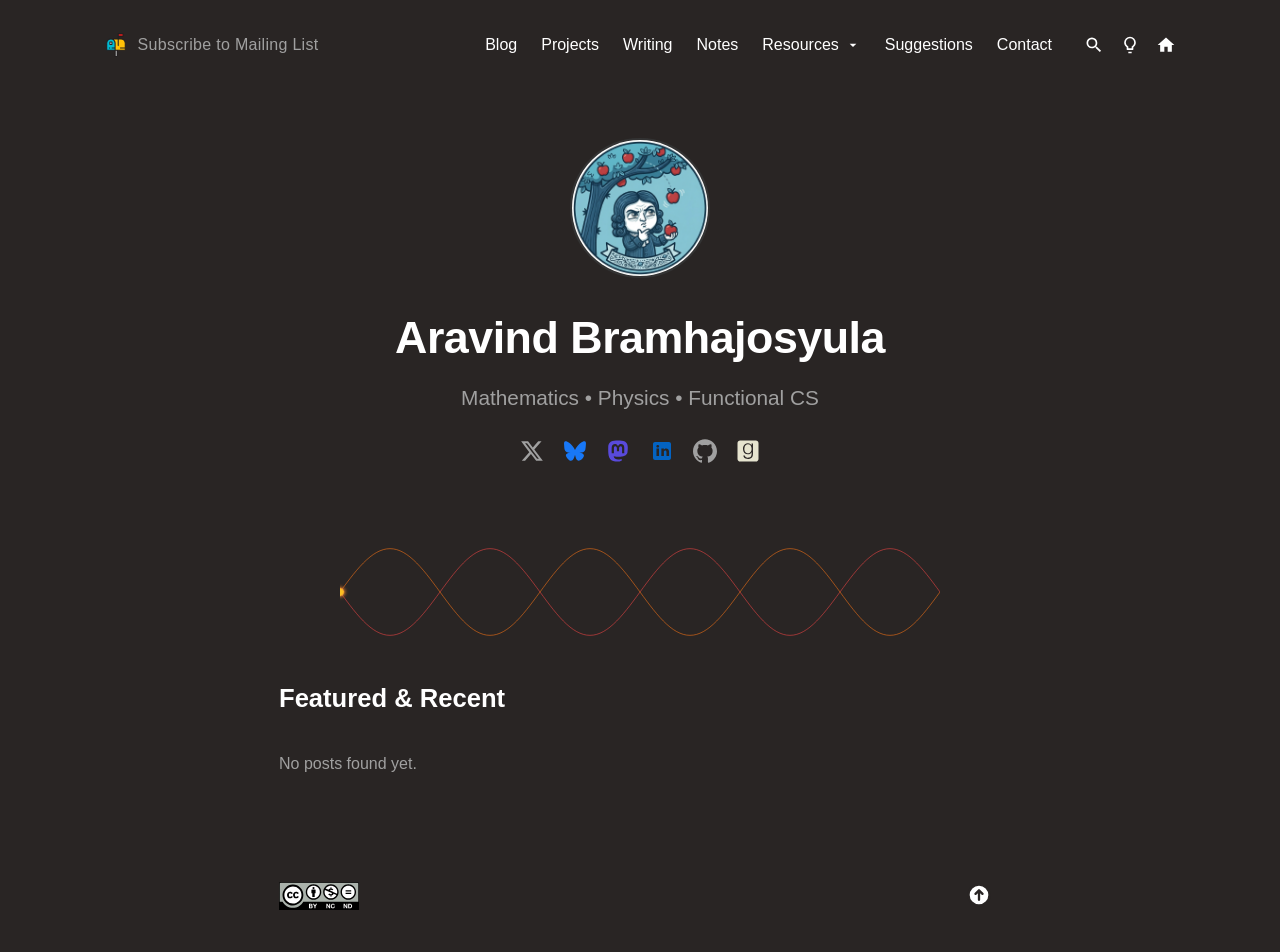
==== commit 96cf87c5: "Finished bulk structure" ====
--- a/index.html
+++ b/index.html
@@ -8,77 +8,7 @@
 </head>
 <body>
 
-    <header>
-
-        <div>
-
-            <a href="#" class="header-subscribe" aria-label="Subscribe to Mailing List">
-    <svg width="24" height="24" version="1.1" id="Layer_1" xmlns="http://www.w3.org/2000/svg" xmlns:xlink="http://www.w3.org/1999/xlink" 
-	 viewBox="0 0 512 512" xml:space="preserve">
-<path style="fill:#FFC107;" d="M236.673,367.042h217.066V216.508c0-49.267-39.938-89.205-89.205-89.205H152.672L236.673,367.042z"/>
-<path style="fill:#00BCD4;" d="M147.468,127.303L147.468,127.303c-49.267,0-89.205,39.938-89.205,89.205v150.533h178.41V216.508
-	C236.673,167.242,196.734,127.303,147.468,127.303z"/>
-<rect x="125.166" y="193.475" style="fill:#ECF0F1;" width="44.603" height="50.178"/>
-<rect x="303.208" y="11.151" style="fill:#B71C1C;" width="104.448" height="63.187"/>
-<rect x="236.673" y="367.045" style="fill:#9E9E9E;" width="50.178" height="133.808"/>
-<g>
-	<path style="fill:#231F20;" d="M364.534,116.153h-50.179V85.489h93.294c6.157,0,11.151-4.992,11.151-11.151V11.151
-		C418.799,4.992,413.806,0,407.648,0H303.204c-6.157,0-11.151,4.992-11.151,11.151v63.187v41.815c0,0-143.28,0-144.586,0
-		c-55.336,0-100.356,45.02-100.356,100.356v150.533c0,6.159,4.993,11.151,11.151,11.151h167.259v122.657
-		c0,6.159,4.993,11.151,11.151,11.151h50.178c6.157,0,11.151-4.992,11.151-11.151V378.192h155.736
-		c6.157,0,11.151-4.992,11.151-11.151V216.508C464.889,161.172,419.87,116.153,364.534,116.153z M396.498,63.187h-82.143V22.301
-		h82.143V63.187z M69.413,216.508c0-43.039,35.015-78.054,78.054-78.054s78.054,35.015,78.054,78.054v93.24h-55.753
-		c-6.157,0-11.151,4.992-11.151,11.151s4.993,11.151,11.151,11.151h55.753v23.841H69.413V216.508z M275.7,489.699h-27.877V378.192
-		H275.7V489.699z M247.823,355.891V216.508c0-31.495-14.588-59.641-37.356-78.054h81.586v130.649
-		c0,6.158,4.993,11.151,11.151,11.151s11.151-4.992,11.151-11.151V138.454h50.179c43.039,0,78.053,35.015,78.053,78.054v93.24
-		h-93.293c-6.157,0-11.151,4.992-11.151,11.151s4.993,11.151,11.151,11.151h93.293v23.841L247.823,355.891L247.823,355.891z"/>
-	<path style="fill:#231F20;" d="M125.166,254.807h44.603c6.157,0,11.151-4.992,11.151-11.151v-50.178
-		c0-6.158-4.993-11.151-11.151-11.151h-44.603c-6.157,0-11.151,4.992-11.151,11.151v50.178
-		C114.016,249.815,119.009,254.807,125.166,254.807z M136.317,204.63h22.301v27.877h-22.301V204.63z"/>
-	<path style="fill:#231F20;" d="M125.166,309.749h-12.266c-6.157,0-11.151,4.992-11.151,11.151s4.993,11.151,11.151,11.151h12.266
-		c6.157,0,11.151-4.992,11.151-11.151S131.325,309.749,125.166,309.749z"/>
-</g>
-</svg>
-
-    <span class="subscribe-text">Subscribe to Mailing List</span>
-</a>
-
-        </div>
-        
-        <button class="mobile-menu-toggle" aria-label="Toggle Menu">
-            <svg viewBox="0 0 24 24" width="24" height="24" fill="white"><path d="M3 6h18v2H3V6m0 5h18v2H3v-2m0 5h18v2H3v-2z"/></svg>
-        </button>
-
-        <nav>
-            <ul class="nav-links">
-                <li><a href="blog.html">Blog</a></li>
-                <li><a href="projects.html">Projects</a></li>
-                <li><a href="writing.html">Writing</a></li>
-                <li><a href="notes.html">Notes</a></li>
-                <li class="dropdown-parent">
-                    <a href="#">Resources<svg class="dropdown-arrow" viewBox="0 0 24 24"><path d="M7 10l5 5 5-5z"/></svg></a>
-                    <ul class="dropdown-menu">
-                        <li><a href="guides-tutorials.html">Guides & Tutorials</a></li>
-                        <li><a href="book-reviews.html">Book Reviews</a></li>
-                        <li><a href="quotes-excerpts.html">Quotes & Excerpts</a></li>
-                        <li><a href="useful-software.html">Useful Software</a></li>
-                        <li><a href="useful-wikis.html">Useful Wikis</a></li>
-                    </ul>
-                </li>
-                <li><a href="suggestions.html">Suggestions</a></li>
-                <li><a href="contact.html">Contact</a></li>
-            </ul>
-            <div class="nav-icons">
-                <a href="#" aria-label="Search"><svg viewBox="0 0 24 24"><path d="M15.5 14h-.79l-.28-.27A6.471 6.471 0 0 0 16 9.5 6.5 6.5 0 1 0 9.5 16c1.61 0 3.09-.59 4.23-1.57l.27.28v.79l5 4.99L20.49 19l-4.99-5zm-6 0C7.01 14 5 11.99 5 9.5S7.01 5 9.5 5 14 7.01 14 9.5 11.99 14 9.5 14z"/></svg></a>
-                <!-- <a href="#" aria-label="Theme"><svg viewBox="0 0 24 24"><path d="M12 2a7 7 0 0 0-7 7c0 2.38 1.19 4.47 3 5.74V17a1 1 0 0 0 1 1h6a1 1 0 0 0 1-1v-2.26c1.81-1.27 3-3.36 3-5.74a7 7 0 0 0-7-7zm2.85 11.1l-.85.6V16h-4v-2.3l-.85-.6A4.997 4.997 0 0 1 7 9c0-2.76 2.24-5 5-5s5 2.24 5 5c0 1.63-.8 3.16-2.15 4.1zM10 20h4v2h-4v-2z"/></svg></a> -->
-                <a href="#" id="theme-toggle" aria-label="Toggle Theme">
-                    <svg id="icon-bulb" class="theme-icon active" viewBox="0 0 24 24"><path d="M12 2a7 7 0 0 0-7 7c0 2.38 1.19 4.47 3 5.74V17a1 1 0 0 0 1 1h6a1 1 0 0 0 1-1v-2.26c1.81-1.27 3-3.36 3-5.74a7 7 0 0 0-7-7zm2.85 11.1l-.85.6V16h-4v-2.3l-.85-.6A4.997 4.997 0 0 1 7 9c0-2.76 2.24-5 5-5s5 2.24 5 5c0 1.63-.8 3.16-2.15 4.1zM10 20h4v2h-4v-2z"/></svg>
-                    <svg id="icon-moon" class="theme-icon" viewBox="0 0 24 24" stroke="#000000" stroke-width="2" fill="none" stroke-linecap="round" stroke-linejoin="round"><path d="M21 12.79A9 9 0 1 1 11.21 3 7 7 0 0 0 21 12.79z"></path></svg>
-                </a>
-                <a href="#" aria-label="Home"><svg viewBox="0 0 24 24"><path d="M10 20v-6h4v6h5v-8h3L12 3 2 12h3v8z"/></svg></a>
-            </div>
-        </nav>
-    </header>
+    <div id="header-placeholder"></div>
 
     <main>
         <section class="hero">
@@ -103,146 +33,34 @@
             </div>
 
             <div class="animation-container">
-                <!-- <svg viewBox="0 0 600 100" class="wave-svg"> -->
-                <!--     <defs> -->
-                <!--         <linearGradient id="fade" x1="0" y1="0" x2="1" y2="0"> -->
-                <!--             <stop offset="0%" stop-color="transparent"/> -->
-                <!--             <stop offset="15%" stop-color="black"/> -->
-                <!--             <stop offset="85%" stop-color="black"/> -->
-                <!--             <stop offset="100%" stop-color="transparent"/> -->
-                <!--         </linearGradient> -->
-                <!--         <mask id="wave-mask"><rect width="600" height="100" fill="url(#fade)"/></mask> -->
-                <!--     </defs> -->
-                <!--     <g mask="url(#wave-mask)"> -->
-                <!--         <path id="wave1" d="M0 50 Q37.5 0 75 50 T150 50 T225 50 T300 50 T375 50 T450 50 T525 50 T600 50" fill="none" stroke="#d97736" stroke-width="1.5" /> -->
-                <!--         <path id="wave2" d="M0 50 Q37.5 100 75 50 T150 50 T225 50 T300 50 T375 50 T450 50 T525 50 T600 50" fill="none" stroke="#c44949" stroke-width="1.5" /> -->
-                <!--     </g> -->
-                <!-- </svg> -->
-                <!-- <div class="dot dot-yellow"></div> -->
-                <!-- <div class="dot dot-red"></div> -->
-
                 <svg id="helix-svg" viewBox="0 0 900 220" width="100%" height="220" aria-hidden="true"><path id="helix-path-a" fill="none" stroke="#ef4444" stroke-width="1.5" opacity=".5" d="M 0,110 L 0,110 L 5,116.79435011239748 L 10,123.51425990315435 L 15,130.08610463437157 L 20,136.43788179992703 L 25,142.5 L 30,148.20604139901076 L 35,153.4934894133258 L 40,158.30441365603062 L 45,162.5861046343716 L 50,166.2916512459885 L 55,169.38045474676906 L 60,171.818673559185 L 65,173.57959404769736 L 70,174.64392319893778 L 75,175 L 80,174.64392319893778 L 85,173.57959404769736 L 90,171.818673559185 L 95,169.38045474676906 L 100,166.29165124598853 L 105,162.5861046343716 L 110,158.30441365603065 L 115,153.4934894133258 L 120,148.20604139901076 L 125,142.5 L 130,136.43788179992703 L 135,130.0861046343716 L 140,123.51425990315435 L 145,116.79435011239747 L 150,110.00000000000001 L 155,103.20564988760255 L 160,96.48574009684563 L 165,89.91389536562845 L 170,83.56211820007302 L 175,77.50000000000003 L 180,71.79395860098926 L 185,66.50651058667421 L 190,61.69558634396937 L 195,57.41389536562842 L 200,53.7083487540115 L 205,50.61954525323094 L 210,48.18132644081502 L 215,46.42040595230263 L 220,45.35607680106223 L 225,45 L 230,45.35607680106223 L 235,46.42040595230264 L 240,48.18132644081501 L 245,50.61954525323091 L 250,53.70834875401149 L 255,57.413895365628406 L 260,61.69558634396935 L 265,66.50651058667418 L 270,71.79395860098923 L 275,77.50000000000003 L 280,83.56211820007299 L 285,89.9138953656284 L 290,96.48574009684566 L 295,103.20564988760248 L 300,109.99999999999999 L 305,116.79435011239744 L 310,123.5142599031543 L 315,130.08610463437157 L 320,136.43788179992703 L 325,142.5 L 330,148.2060413990107 L 335,153.4934894133258 L 340,158.3044136560306 L 345,162.58610463437162 L 350,166.2916512459885 L 355,169.38045474676903 L 360,171.818673559185 L 365,173.57959404769736 L 370,174.64392319893778 L 375,175 L 380,174.64392319893778 L 385,173.57959404769738 L 390,171.818673559185 L 395,169.38045474676903 L 400,166.29165124598853 L 405,162.5861046343716 L 410,158.30441365603062 L 415,153.49348941332582 L 420,148.20604139901076 L 425,142.50000000000009 L 430,136.43788179992697 L 435,130.0861046343716 L 440,123.51425990315445 L 445,116.79435011239754 L 450,110.00000000000003 L 455,103.2056498876025 L 460,96.4857400968457 L 465,89.91389536562843 L 470,83.56211820007297 L 475,77.49999999999996 L 480,71.79395860098927 L 485,66.50651058667421 L 490,61.695586343969495 L 495,57.41389536562836 L 500,53.70834875401148 L 505,50.61954525323097 L 510,48.18132644081503 L 515,46.42040595230265 L 520,45.356076801062244 L 525,45 L 530,45.356076801062216 L 535,46.42040595230262 L 540,48.181326440815006 L 545,50.6195452532309 L 550,53.70834875401151 L 555,57.4138953656284 L 560,61.69558634396938 L 565,66.50651058667417 L 570,71.79395860098921 L 575,77.5 L 580,83.56211820007303 L 585,89.91389536562839 L 590,96.48574009684553 L 595,103.20564988760245 L 600,109.99999999999997 L 605,116.79435011239748 L 610,123.51425990315428 L 615,130.08610463437165 L 620,136.4378817999269 L 625,142.49999999999994 L 630,148.20604139901073 L 635,153.4934894133258 L 640,158.30441365603065 L 645,162.5861046343715 L 650,166.29165124598853 L 655,169.38045474676903 L 660,171.81867355918493 L 665,173.57959404769736 L 670,174.64392319893778 L 675,175 L 680,174.64392319893778 L 685,173.57959404769738 L 690,171.81867355918496 L 695,169.38045474676906 L 700,166.29165124598856 L 705,162.58610463437154 L 710,158.3044136560307 L 715,153.49348941332585 L 720,148.2060413990108 L 725,142.5 L 730,136.43788179992697 L 735,130.08610463437174 L 740,123.51425990315435 L 745,116.79435011239755 L 750,110.00000000000004 L 755,103.20564988760253 L 760,96.4857400968456 L 765,89.91389536562856 L 770,83.56211820007309 L 775,77.50000000000007 L 780,71.79395860098928 L 785,66.50651058667422 L 790,61.69558634396935 L 795,57.41389536562851 L 800,53.708348754011546 L 805,50.61954525323088 L 810,48.18132644081503 L 815,46.42040595230268 L 820,45.35607680106223 L 825,45 L 830,45.356076801062216 L 835,46.420405952302616 L 840,48.181326440815006 L 845,50.61954525323094 L 850,53.70834875401139 L 855,57.413895365628456 L 860,61.695586343969445 L 865,66.50651058667415 L 870,71.79395860098921 L 875,77.5 L 880,83.5621182000728 L 885,89.91389536562826 L 890,96.48574009684552 L 895,103.20564988760243 L 900,109.99999999999996" style="opacity: 0.5718;"></path><path id="helix-path-b" fill="none" stroke="#f97316" stroke-width="1.5" opacity=".5" d="M 0,110 L 0,110.00000000000001 L 5,103.20564988760252 L 10,96.48574009684566 L 15,89.91389536562843 L 20,83.56211820007299 L 25,77.50000000000003 L 30,71.79395860098926 L 35,66.50651058667421 L 40,61.69558634396937 L 45,57.41389536562842 L 50,53.7083487540115 L 55,50.61954525323097 L 60,48.18132644081502 L 65,46.42040595230264 L 70,45.35607680106223 L 75,45 L 80,45.35607680106223 L 85,46.42040595230262 L 90,48.18132644081501 L 95,50.61954525323095 L 100,53.70834875401146 L 105,57.413895365628406 L 110,61.69558634396935 L 115,66.50651058667418 L 120,71.79395860098923 L 125,77.50000000000003 L 130,83.56211820007294 L 135,89.9138953656284 L 140,96.48574009684566 L 145,103.20564988760253 L 150,109.99999999999999 L 155,116.79435011239744 L 160,123.51425990315435 L 165,130.08610463437157 L 170,136.43788179992697 L 175,142.49999999999994 L 180,148.20604139901073 L 185,153.4934894133258 L 190,158.30441365603062 L 195,162.58610463437157 L 200,166.2916512459885 L 205,169.38045474676906 L 210,171.818673559185 L 215,173.57959404769736 L 220,174.64392319893778 L 225,175 L 230,174.64392319893778 L 235,173.57959404769738 L 240,171.818673559185 L 245,169.3804547467691 L 250,166.29165124598848 L 255,162.5861046343716 L 260,158.3044136560307 L 265,153.49348941332582 L 270,148.20604139901076 L 275,142.5 L 280,136.43788179992697 L 285,130.0861046343716 L 290,123.51425990315434 L 295,116.79435011239754 L 300,110.00000000000003 L 305,103.2056498876025 L 310,96.4857400968457 L 315,89.91389536562843 L 320,83.56211820007297 L 325,77.50000000000006 L 330,71.79395860098927 L 335,66.50651058667421 L 340,61.69558634396942 L 345,57.41389536562836 L 350,53.70834875401154 L 355,50.61954525323097 L 360,48.18132644081503 L 365,46.42040595230263 L 370,45.35607680106223 L 375,45 L 380,45.35607680106223 L 385,46.42040595230262 L 390,48.181326440815006 L 395,50.619545253230946 L 400,53.70834875401145 L 405,57.4138953656284 L 410,61.69558634396938 L 415,66.50651058667417 L 420,71.79395860098921 L 425,77.49999999999991 L 430,83.56211820007303 L 435,89.91389536562839 L 440,96.48574009684553 L 445,103.20564988760245 L 450,109.99999999999997 L 455,116.79435011239748 L 460,123.51425990315428 L 465,130.08610463437157 L 470,136.43788179992703 L 475,142.50000000000003 L 480,148.20604139901073 L 485,153.4934894133258 L 490,158.3044136560305 L 495,162.58610463437162 L 500,166.29165124598853 L 505,169.38045474676903 L 510,171.81867355918496 L 515,173.57959404769736 L 520,174.64392319893776 L 525,175 L 530,174.64392319893778 L 535,173.57959404769738 L 540,171.818673559185 L 545,169.3804547467691 L 550,166.2916512459885 L 555,162.58610463437162 L 560,158.30441365603062 L 565,153.49348941332585 L 570,148.2060413990108 L 575,142.5 L 580,136.43788179992697 L 585,130.08610463437162 L 590,123.51425990315447 L 595,116.79435011239755 L 600,110.00000000000004 L 605,103.20564988760253 L 610,96.48574009684572 L 615,89.91389536562835 L 620,83.56211820007309 L 625,77.50000000000007 L 630,71.79395860098928 L 635,66.50651058667422 L 640,61.69558634396935 L 645,57.41389536562851 L 650,53.70834875401143 L 655,50.619545253230974 L 660,48.1813264408151 L 665,46.42040595230264 L 670,45.35607680106223 L 675,45 L 680,45.356076801062216 L 685,46.420405952302616 L 690,48.181326440815006 L 695,50.61954525323094 L 700,53.7083487540115 L 705,57.413895365628456 L 710,61.695586343969296 L 715,66.50651058667415 L 720,71.79395860098921 L 725,77.5 L 730,83.56211820007302 L 735,89.91389536562826 L 740,96.48574009684552 L 745,103.20564988760243 L 750,109.99999999999996 L 755,116.79435011239747 L 760,123.51425990315438 L 765,130.08610463437142 L 770,136.4378817999269 L 775,142.49999999999991 L 780,148.2060413990107 L 785,153.4934894133258 L 790,158.30441365603065 L 795,162.58610463437148 L 800,166.29165124598845 L 805,169.38045474676912 L 810,171.81867355918496 L 815,173.57959404769733 L 820,174.64392319893778 L 825,175 L 830,174.64392319893778 L 835,173.57959404769738 L 840,171.81867355918502 L 845,169.38045474676906 L 850,166.29165124598862 L 855,162.58610463437157 L 860,158.30441365603056 L 865,153.49348941332585 L 870,148.20604139901081 L 875,142.5 L 880,136.4378817999272 L 885,130.08610463437174 L 890,123.51425990315448 L 895,116.79435011239757 L 900,110.00000000000006" style="opacity: 0.5718;"></path><circle id="dot-a" cx="0" cy="0" r="5.5" fill="#ef4444" filter="url(#glow)"></circle>
 <circle id="dot-b" cx="0" cy="0" r="5.5" fill="#fbbf24" filter="url(#glow)"></circle><defs><filter id="glow" x="-50%" y="-50%" width="200%" height="200%"><feGaussianBlur stdDeviation="3" result="blur"></feGaussianBlur><feMerge><feMergeNode in="blur"></feMergeNode><feMergeNode in="SourceGraphic"></feMergeNode></feMerge></filter></defs></svg>
 
             </div>
         </section>
 
+        
+
         <section class="recent-posts">
-            <h2>Recent</h2>
+            <h2>Featured & Recent</h2>
 
-            <article class="post">
-                <div class="thumbnail-placeholder"></div>
-                <div class="post-content">
-                    <h3>An Introduction to Formal Type Systems</h3>
-                    <div class="meta">
-                        <span>12 April 2026</span> <span class="dot-separator">•</span>
-                        <span>628 words</span> <span class="dot-separator">•</span>
-                        <span>3 mins</span>
-                    </div>
-                </div>
-            </article>
+            <div id="homepage-dynamic-posts">
+                <p style="color: var(--text-secondary);">Loading featured posts...</p>
+            </div>
+        </section>
 
-            <article class="post">
-                <div class="thumbnail-placeholder"></div>
-                <div class="post-content">
-                    <h3>Gauge Invariance and the Geometry of Physics</h3>
-                    <div class="meta">
-                        <span>28 March 2026</span> <span class="dot-separator">•</span>
-                        <span>553 words</span> <span class="dot-separator">•</span>
-                        <span>3 mins</span>
-                    </div>
-                </div>
-            </article>
-
-            <article class="post">
-                <div class="thumbnail-placeholder"></div>
-                <div class="post-content">
-                    <h3>Constructive vs. Classical Logic: What the Debate Is Really About</h3>
-                    <div class="meta">
-                        <span>15 February 2026</span> <span class="dot-separator">•</span>
-                        <span>719 words</span> <span class="dot-separator">•</span>
-                        <span>4 mins</span>
-                    </div>
-                </div>
-            </article>
-
-             <article class="post">
-                <div class="thumbnail-placeholder"></div>
-                <div class="post-content">
-                    <h3>Gödel's Incompleteness Theorems and Their Consequences</h3>
-                    <div class="meta">
-                        <span>20 January 2026</span> <span class="dot-separator">•</span>
-                        <span>719 words</span> <span class="dot-separator">•</span>
-                        <span>4 mins</span>
-                    </div>
-                </div>
-            </article>
-        </section>
 
     </main>
 
-    <footer>
+    <div id="footer-placeholder"></div>
 
-        <div class="footer-left">
-            <!-- <span class=""license-text>Content on this website licensed under</span> -->
-
-    <svg xmlns="http://www.w3.org/2000/svg" viewBox="0 0 120 42" class="cc-small-badge" aria-label="Creative Commons BY-NC-ND">
-  <g transform="matrix(0.9937728,0,0,0.9936696,-437.11979,0)">
-    <path d="M 443.28955,0.44873 L 557.35303,0.65185 C 558.94678,0.65185 560.37061,0.41503 560.37061,3.83203 L 560.23096,41.39892 L 440.41064,41.39892 L 440.41064,3.69238 C 440.41064,2.00781 440.57373,0.44873 443.28955,0.44873 z" fill="#aab2ab" />
-    <path d="M 558.3501,0 L 442.12061,0 C 440.87354,0 439.85889,1.01465 439.85889,2.26123 L 439.85889,41.75732 C 439.85889,42.03906 440.08741,42.26757 440.36963,42.26757 L 560.1001,42.26757 C 560.38233,42.26757 560.61084,42.03905 560.61084,41.75732 L 560.61084,2.26123 C 560.61084,1.01465 559.59619,0 558.3501,0 z M 442.12061,1.02148 L 558.3501,1.02148 C 559.03369,1.02148 559.58936,1.57763 559.58936,2.26123 C 559.58936,2.26123 559.58936,18.15234 559.58936,29.64893 L 476.51612,29.64893 C 473.4712,35.1543 467.60401,38.89258 460.87159,38.89258 C 454.13721,38.89258 448.27198,35.15772 445.22901,29.64893 L 440.88038,29.64893 C 440.88038,18.15235 440.88038,2.26123 440.88038,2.26123 C 440.88037,1.57764 441.43701,1.02148 442.12061,1.02148 z" />
-    <g transform="matrix(0.872921,0,0,0.872921,50.12536,143.2144)">
-      <path d="M 486.26709,-141.53052 C 486.27271,-132.85028 479.2392,-125.80957 470.55902,-125.80341 C 461.87878,-125.79841 454.83752,-132.83124 454.83191,-141.51148 C 454.83191,-141.51819 454.83191,-141.52436 454.83191,-141.53052 C 454.82629,-150.21186 461.85974,-157.25257 470.53998,-157.25763 C 479.22132,-157.26263 486.26264,-150.22974 486.26709,-141.5495 C 486.26709,-141.54395 486.26709,-141.53723 486.26709,-141.53052 z" fill="#ffffff" />
-      <g transform="translate(-289.6157,99.0653)">
-        <path d="M 772.94281,-253.39801 C 776.42761,-249.9126 778.17059,-245.64465 778.17059,-240.59582 C 778.17059,-235.54644 776.45782,-231.32434 773.03228,-227.92785 C 769.39642,-224.35186 765.10046,-222.56414 760.14227,-222.56414 C 755.2445,-222.56414 751.0224,-224.33672 747.47827,-227.88366 C 743.93188,-231.4295 742.15985,-235.66668 742.15985,-240.59582 C 742.15985,-245.52435 743.93188,-249.79174 747.47827,-253.39801 C 750.93292,-256.88507 755.15497,-258.6275 760.14227,-258.6275 C 765.1911,-258.6275 769.45685,-256.88507 772.94281,-253.39801 z M 749.82422,-251.05371 C 746.8775,-248.07733 745.40412,-244.59082 745.40412,-240.59131 C 745.40412,-236.59302 746.86298,-233.13611 749.77839,-230.22016 C 752.69605,-227.30421 756.16743,-225.84595 760.19599,-225.84595 C 764.22455,-225.84595 767.72614,-227.31873 770.70307,-230.2649 C 773.529,-233.00074 774.94196,-236.44196 774.94196,-240.59132 C 774.94196,-244.70936 773.5055,-248.20485 770.63373,-251.07606 C 767.76306,-253.94673 764.28382,-255.38264 760.19599,-255.38264 C 756.10816,-255.38264 752.64905,-253.93945 749.82422,-251.05371 z M 757.57812,-242.35052 C 757.12841,-243.33221 756.45495,-243.82281 755.55548,-243.82281 C 753.96692,-243.82281 753.17261,-242.75329 753.17261,-240.61425 C 753.17261,-238.47472 753.96692,-237.40575 755.55548,-237.40575 C 756.60486,-237.40575 757.35443,-237.9265 757.80414,-238.97026 L 760.0069,-237.79729 C 758.95642,-235.93181 757.38123,-234.99822 755.28138,-234.99822 C 753.66151,-234.99822 752.36378,-235.49499 751.38935,-236.48784 C 750.41383,-237.48125 749.92603,-238.85057 749.92603,-240.59581 C 749.92603,-242.31139 750.42945,-243.67284 751.43409,-244.68138 C 752.43873,-245.68992 753.69172,-246.19334 755.1919,-246.19334 C 757.4126,-246.19334 759.00117,-245.31907 759.96326,-243.57103 L 757.57812,-242.35052 z M 767.94208,-242.35052 C 767.49121,-243.33221 766.83002,-243.82281 765.95966,-243.82281 C 764.33863,-243.82281 763.52753,-242.75329 763.52753,-240.61425 C 763.52753,-238.47472 764.33863,-237.40575 765.95966,-237.40575 C 767.0113,-237.40575 767.74738,-237.9265 768.16694,-238.97026 L 770.41895,-237.79729 C 769.37067,-235.93181 767.79773,-234.99822 765.70124,-234.99822 C 764.08356,-234.99822 762.78919,-235.49499 761.81477,-236.48784 C 760.8426,-237.48125 760.35487,-238.85057 760.35487,-240.59581 C 760.35487,-242.31139 760.84932,-243.67284 761.83827,-244.68138 C 762.82612,-245.68992 764.08357,-246.19334 765.61177,-246.19334 C 767.82796,-246.19334 769.41542,-245.31907 770.37306,-243.57103 L 767.94208,-242.35052 z" />
-      </g>
-    </g>
-    <g>
-      <path d="M 488.25342,32.95605 C 488.5708,32.95605 488.86182,32.98437 489.12354,33.04003 C 489.38526,33.09569 489.60889,33.18749 489.79639,33.31542 C 489.98291,33.44237 490.12744,33.6123 490.23096,33.82323 C 490.3335,34.03514 490.38526,34.29589 490.38526,34.60741 C 490.38526,34.94335 490.30909,35.22264 490.15577,35.44628 C 490.00343,35.67089 489.77784,35.85351 489.47804,35.99706 C 489.89015,36.11522 490.19777,36.32226 490.40089,36.61815 C 490.60401,36.91404 490.70558,37.27049 490.70558,37.68749 C 490.70558,38.02343 490.64015,38.31444 490.50929,38.56054 C 490.37843,38.80566 490.20167,39.00683 489.98097,39.1621 C 489.75929,39.31835 489.50636,39.43358 489.22316,39.5078 C 488.93898,39.583 488.64796,39.6201 488.34816,39.6201 L 485.11183,39.6201 L 485.11183,32.95604 L 488.25342,32.95604 L 488.25342,32.95605 z M 488.06689,35.65137 C 488.32763,35.65137 488.54345,35.58887 488.71142,35.46485 C 488.87939,35.34083 488.96337,35.13965 488.96337,34.86036 C 488.96337,34.70509 488.93505,34.57716 488.87939,34.47852 C 488.82275,34.37891 488.74853,34.30176 488.65478,34.24512 C 488.56103,34.18946 488.45361,34.15039 488.33251,34.12891 C 488.21141,34.10743 488.08446,34.09668 487.9536,34.09668 L 486.58055,34.09668 L 486.58055,35.65137 L 488.06689,35.65137 z M 488.15186,38.47949 C 488.29541,38.47949 488.43213,38.46582 488.56299,38.4375 C 488.69385,38.40918 488.80908,38.3623 488.90967,38.29785 C 489.00928,38.23242 489.08838,38.14355 489.14795,38.03125 C 489.20752,37.91992 489.23682,37.77637 489.23682,37.60254 C 489.23682,37.26074 489.14014,37.0166 488.94678,36.87012 C 488.75342,36.72461 488.49854,36.65137 488.18018,36.65137 L 486.58057,36.65137 L 486.58057,38.47949 L 488.15186,38.47949 z" fill="#ffffff" />
-      <path d="M 490.96436,32.95605 L 492.60791,32.95605 L 494.16846,35.58789 L 495.71924,32.95605 L 497.35303,32.95605 L 494.8794,37.0625 L 494.8794,39.62012 L 493.41065,39.62012 L 493.41065,37.02539 L 490.96436,32.95605 z" fill="#ffffff" />
-    </g>
-    <g>
-      <path d="M 512.83057,32.95605 L 515.61475,37.42675 L 515.63037,37.42675 L 515.63037,32.95605 L 517.00537,32.95605 L 517.00537,39.62011 L 515.53955,39.62011 L 512.76611,35.1582 L 512.74756,35.1582 L 512.74756,39.62011 L 511.37256,39.62011 L 511.37256,32.95605 L 512.83057,32.95605 z" fill="#ffffff" />
-      <path d="M 522.56885,34.73145 C 522.48194,34.59083 522.37256,34.46778 522.2417,34.36231 C 522.11084,34.25684 521.96338,34.17383 521.79834,34.11524 C 521.6333,34.05567 521.46045,34.02637 521.28076,34.02637 C 520.95068,34.02637 520.67041,34.08985 520.43994,34.21778 C 520.20947,34.34473 520.02295,34.51563 519.88037,34.73048 C 519.73682,34.94532 519.63232,35.18946 519.56689,35.4629 C 519.50146,35.73634 519.46923,36.01954 519.46923,36.31153 C 519.46923,36.5918 519.50146,36.86426 519.56689,37.12794 C 519.63232,37.39259 519.73681,37.63087 519.88037,37.84181 C 520.02295,38.05372 520.20947,38.22267 520.43994,38.3506 C 520.67041,38.47853 520.95068,38.54201 521.28076,38.54201 C 521.72803,38.54201 522.07861,38.40529 522.33056,38.13088 C 522.58251,37.85744 522.73681,37.49611 522.79247,37.04787 L 524.21142,37.04787 C 524.17431,37.46486 524.07763,37.84182 523.92236,38.17775 C 523.76709,38.51466 523.56103,38.8008 523.30615,39.0381 C 523.05127,39.2754 522.75244,39.45607 522.40967,39.58107 C 522.06787,39.70607 521.69092,39.76857 521.28076,39.76857 C 520.77002,39.76857 520.31103,39.6797 519.90283,39.50197 C 519.4956,39.32521 519.15088,39.08009 518.8706,38.76955 C 518.58935,38.45803 518.37451,38.09182 518.22509,37.67189 C 518.07568,37.25099 518.00048,36.79884 518.00048,36.31251 C 518.00048,35.81446 518.07568,35.35255 518.22509,34.92579 C 518.3745,34.49903 518.58935,34.12696 518.8706,33.80958 C 519.15087,33.4922 519.4956,33.24317 519.90283,33.06251 C 520.31103,32.88185 520.77002,32.792 521.28076,32.792 C 521.64795,32.792 521.99463,32.84473 522.32178,32.95118 C 522.64795,33.05665 522.94092,33.21095 523.19873,33.41407 C 523.45752,33.61622 523.67041,33.86719 523.83838,34.16602 C 524.00635,34.46485 524.11182,34.80762 524.15576,35.19336 L 522.73681,35.19336 C 522.7124,35.02539 522.65576,34.87109 522.56885,34.73145 z" fill="#ffffff" />
-    </g>
-    <g>
-      <path d="M 538.83057,32.95605 L 541.61475,37.42675 L 541.63037,37.42675 L 541.63037,32.95605 L 543.00537,32.95605 L 543.00537,39.62011 L 541.53955,39.62011 L 538.76611,35.1582 L 538.74756,35.1582 L 538.74756,39.62011 L 537.37256,39.62011 L 537.37256,32.95605 L 538.83057,32.95605 z" fill="#ffffff" />
-      <path d="M 547.16748,32.95605 C 547.59814,32.95605 547.99756,33.02441 548.36865,33.16113 C 548.73974,33.29785 549.06006,33.5039 549.33154,33.77734 C 549.60205,34.05078 549.81396,34.39355 549.96631,34.80371 C 550.11963,35.21484 550.1958,35.69726 550.1958,36.25098 C 550.1958,36.73633 550.1333,37.1836 550.00928,37.59473 C 549.88428,38.00489 549.6958,38.36035 549.44385,38.65821 C 549.19092,38.95704 548.87647,39.19239 548.49951,39.36329 C 548.12255,39.53419 547.6792,39.62013 547.16748,39.62013 L 544.28955,39.62013 L 544.28955,32.95607 L 547.16748,32.95607 L 547.16748,32.95605 z M 547.06494,38.38574 C 547.27685,38.38574 547.48193,38.35156 547.68115,38.2832 C 547.88037,38.21484 548.0581,38.10156 548.21338,37.94238 C 548.36865,37.78418 548.49365,37.57812 548.5874,37.32324 C 548.68017,37.06836 548.72705,36.75683 548.72705,36.39062 C 548.72705,36.05468 548.69482,35.75195 548.62939,35.48144 C 548.56396,35.21093 548.45654,34.97949 548.30712,34.7871 C 548.1577,34.59471 547.96044,34.44628 547.71435,34.34374 C 547.46826,34.2412 547.16455,34.19042 546.80419,34.19042 L 545.75829,34.19042 L 545.75829,38.38573 L 547.06494,38.38573 L 547.06494,38.38574 z" fill="#ffffff" />
-    </g>
-    <g transform="translate(286.1464,208.0498)">
-      <g transform="matrix(1.146822,0,0,1.146822,-67.14005,-41.89676)">
-        <path d="M 269.61823,-131.7348 C 269.62247,-126.90787 265.71222,-122.99292 260.88486,-122.98907 C 256.05832,-122.98611 252.14295,-126.89593 252.13956,-131.72204 C 252.13956,-131.72714 252.13956,-131.73098 252.13956,-131.7348 C 252.13614,-136.56216 256.04642,-140.47711 260.87293,-140.48095 C 265.69944,-140.48394 269.61481,-136.57409 269.61823,-131.74801 C 269.61823,-131.74374 269.61823,-131.73907 269.61823,-131.7348 z" fill="#ffffff" />
-        <path d="M 260.86526,-141.90982 C 263.71875,-141.90982 266.12945,-140.9263 268.09909,-138.95969 C 270.06869,-136.99219 271.05392,-134.58362 271.05392,-131.73481 C 271.05392,-128.88642 270.08572,-126.5034 268.15017,-124.58659 C 266.09539,-122.56843 263.6668,-121.56022 260.86526,-121.56022 C 258.0986,-121.56022 255.71261,-122.56077 253.70892,-124.5619 C 251.70526,-126.56214 250.70385,-128.95368 250.70385,-131.73481 C 250.70385,-134.51637 251.70525,-136.92493 253.70892,-138.95969 C 255.6615,-140.9263 258.04752,-141.90982 260.86526,-141.90982 z M 252.9928,-134.46866 C 252.68964,-133.6099 252.53723,-132.69876 252.53723,-131.7348 C 252.53723,-129.47952 253.36151,-127.5299 255.00839,-125.88431 C 256.65524,-124.23999 258.61636,-123.41742 260.89166,-123.41742 C 263.1661,-123.41742 265.14422,-124.24808 266.82516,-125.91028 C 267.38803,-126.45398 267.85214,-127.04709 268.21572,-127.69 L 264.37954,-129.39776 C 264.11984,-128.10726 262.96941,-127.23571 261.5797,-127.13351 L 261.5797,-125.56457 L 260.41137,-125.56457 L 260.41137,-127.13351 C 259.26946,-127.1463 258.16674,-127.61337 257.32287,-128.35165 L 258.72448,-129.76477 C 259.39892,-129.12952 260.07418,-128.8447 260.99554,-128.8447 C 261.59246,-128.8447 262.25412,-129.07801 262.25412,-129.8559 C 262.25412,-130.13135 262.14767,-130.32297 261.97992,-130.46729 L 261.00919,-130.89817 L 259.8017,-131.43677 C 259.20392,-131.70331 258.69724,-131.92768 258.18973,-132.15418 L 252.9928,-134.46866 z M 260.89166,-140.07861 C 258.58145,-140.07861 256.6297,-139.26495 255.03308,-137.63638 C 254.59878,-137.19784 254.2207,-136.74014 253.90054,-136.26199 L 257.78952,-134.52996 C 258.1412,-135.60931 259.16644,-136.26412 260.41138,-136.33651 L 260.41138,-137.90548 L 261.57971,-137.90548 L 261.57971,-136.33651 C 262.3844,-136.29775 263.2666,-136.07723 264.13601,-135.40365 L 262.7991,-134.02926 C 262.30606,-134.37927 261.68359,-134.62536 261.06027,-134.62536 C 260.55444,-134.62536 259.83999,-134.47036 259.83999,-133.83468 C 259.83999,-133.73803 259.87322,-133.65289 259.93197,-133.57626 L 261.23312,-132.99807 L 262.11361,-132.60549 C 262.67648,-132.35387 263.21465,-132.11544 263.74685,-131.87829 L 268.96084,-129.557 C 269.13284,-130.2395 269.21969,-130.96587 269.21969,-131.7348 C 269.21969,-134.05823 268.40478,-136.02569 266.77493,-137.63638 C 265.16129,-139.26495 263.20102,-140.07861 260.89166,-140.07861 z" />
-      </g>
-    </g>
-    <g transform="matrix(0.624995,0,0,0.624995,312.8511,316.9328)">
-      <path d="M 387.83435,-482.97366 C 387.84216,-473.56265 380.2171,-465.92666 370.80609,-465.91885 C 361.39349,-465.91342 353.75751,-473.53689 353.75122,-482.95022 C 353.75122,-482.9573 353.75122,-482.96664 353.75122,-482.97366 C 353.74499,-492.38546 361.36847,-500.02145 370.78107,-500.02853 C 380.19208,-500.03634 387.82807,-492.41128 387.83435,-482.99948 C 387.83435,-482.99008 387.83435,-482.98306 387.83435,-482.97366 z" fill="#ffffff" />
-      <g transform="translate(-23.9521,-87.92102)">
-        <path d="M 394.47845,-413.72311 C 389.30651,-413.72311 384.9284,-411.92001 381.34552,-408.30978 C 377.66895,-404.5762 375.83142,-400.15817 375.83142,-395.05264 C 375.83142,-389.94949 377.66894,-385.56271 381.34552,-381.89084 C 385.02057,-378.21896 389.40027,-376.38297 394.47845,-376.38297 C 399.61914,-376.38297 404.07385,-378.23533 407.84417,-381.93613 C 411.39422,-385.45334 413.17236,-389.82608 413.17236,-395.05265 C 413.17236,-400.28239 411.36456,-404.69962 407.75042,-408.30979 C 404.13635,-411.92001 399.7113,-413.72311 394.47845,-413.72311 z M 394.5238,-410.36453 C 398.76129,-410.36453 402.3598,-408.86996 405.32074,-405.88168 C 408.3114,-402.92617 409.80518,-399.31753 409.80518,-395.05264 C 409.80518,-390.75888 408.34266,-387.19638 405.41449,-384.36508 C 402.32855,-381.31503 398.69879,-379.79239 394.5238,-379.79239 C 390.34875,-379.79239 386.7503,-381.3002 383.72839,-384.31979 C 380.70648,-387.337 379.19555,-390.91592 379.19555,-395.05264 C 379.19555,-399.19333 380.7221,-402.80197 383.77679,-405.88168 C 386.70496,-408.86996 390.28625,-410.36453 394.5238,-410.36453 z" />
-        <g>
-          <path d="M 401.55505,-399.47849 L 387.98468,-399.47849 L 387.98468,-396.26359 L 401.55505,-396.26359 L 401.55505,-399.47849 z M 401.55505,-393.47763 L 387.98468,-393.47763 L 387.98468,-390.26358 L 401.55505,-390.26358 L 401.55505,-393.47763 z" />
-        </g>
-      </g>
-    </g>
-    <g>
-      <circle cx="491.9473" cy="15.31396" r="10.80615" fill="#ffffff" />
-      <g>
-        <path d="M 495.07474,12.18701 C 495.07474,11.77051 494.73685,11.43359 494.32083,11.43359 L 489.54837,11.43359 C 489.13235,11.43359 488.79446,11.7705 488.79446,12.18701 L 488.79446,16.95996 L 490.12551,16.95996 L 490.12551,22.6123 L 493.7427,22.6123 L 493.7427,16.95996 L 495.07473,16.95996 L 495.07473,12.18701 L 495.07474,12.18701 z" />
-        <circle cx="491.9346" cy="9.1723604" r="1.63232" />
-      </g>
-      <path clip-rule="evenodd" d="M 491.91946,3.40771 C 488.68801,3.40771 485.95169,4.53515 483.71243,6.7915 C 481.41458,9.12451 480.26614,11.88671 480.26614,15.07568 C 480.26614,18.26465 481.41458,21.00781 483.71243,23.30273 C 486.01028,25.59716 488.74661,26.74462 491.91946,26.74462 C 495.13235,26.74462 497.91751,25.58788 500.27395,23.27294 C 502.49368,21.07616 503.60305,18.34325 503.60305,15.07567 C 503.60305,11.80809 502.47414,9.04735 500.21535,6.79149 C 497.95657,4.53516 495.19193,3.40771 491.91946,3.40771 z M 491.94974,5.50732 C 494.59818,5.50732 496.84622,6.44091 498.69583,8.3081 C 500.56595,10.15527 501.50052,12.41162 501.50052,15.07568 C 501.50052,17.75927 500.58548,19.98681 498.75443,21.75634 C 496.8267,23.6621 494.55814,24.61474 491.94974,24.61474 C 489.33939,24.61474 487.09036,23.67187 485.20169,21.78564 C 483.31302,19.89892 482.36868,17.66259 482.36868,15.07568 C 482.36868,12.48925 483.32278,10.23339 485.23098,8.3081 C 487.06204,6.44092 489.3013,5.50732 491.94974,5.50732 z" fill-rule="evenodd" />
-    </g>
-  </g>
-</svg>
-        </div>
-
-        <button id="scrollToTop" aria-label="Scroll to Top">
-            <svg width="200px" height="200px" viewBox="0 0 20 20" fill="#ffffff" xmlns="http://www.w3.org/2000/svg">
-<path d="M15 11L12 8M12 8L9 11M12 8V16M21 12C21 16.9706 16.9706 21 12 21C7.02944 21 3 16.9706 3 12C3 7.02944 7.02944 3 12 3C16.9706 3 21 7.02944 21 12Z" stroke="#000000" stroke-width="2" stroke-linecap="round" stroke-linejoin="round"/>
-</svg>
-        </button>
-    </footer>
-
+    <script src="components.js"></script>
     <script src="script.js"></script>
+    <script>
+        document.addEventListener("DOMContentLoaded", () => {
+            loadHomepagePosts('homepage-dynamic-posts');
+        });
+    </script>
 </body>
 </html>
 
--- a/styles.css
+++ b/styles.css
@@ -3,7 +3,7 @@
 
 /* CSS Variables for Theme */
 :root {
-    --bg-color: #242424;
+    --bg-color: #292524;
     --text-primary: #ffffff;
     --text-secondary: #a0a0a0;
     --equation-color: #d49b9b;
@@ -276,6 +276,7 @@
     font-size: 0.9rem;
 }
 
+/* --- Scroll to Top Button (Default Dark Theme) --- */
 #scrollToTop {
     background: none;
     border: none;
@@ -284,14 +285,28 @@
 }
 
 #scrollToTop svg {
-    width: 20px;
-    height: 20px;
-    fill: var(--text-secondary);
-    transition: fill 0.2s;
+    width: 28px; 
+    height: 28px;
+    fill: var(--text-primary); /* Circle color */
+    transition: fill 0.2s ease;
+}
+
+#scrollToTop svg path {
+    stroke: var(--bg-color); /* Arrow color */
+    transition: stroke 0.2s ease;
 }
 
 #scrollToTop:hover svg {
-    fill: var(--text-primary);
+    fill: var(--text-secondary); /* Dims the circle when hovered */
+}
+
+/* --- Scroll to Top Button (Light Theme Override) --- */
+body.light-theme #scrollToTop svg {
+    fill: var(--text-primary); /* Circle becomes dark */
+}
+
+body.light-theme #scrollToTop svg path {
+    stroke: var(--bg-color); /* Arrow becomes light */
 }
 
 /* --- Responsive Design (Mobile/Tablet) --- */
@@ -548,7 +563,7 @@
 
 /* Overrides variables when the body has the light-theme class */
 body.light-theme {
-    --bg-color: #f6f3eb;       /* Warm beige background */
+    --bg-color: #fbf0e6;       /* Warm beige background */
     --text-primary: #111111;   /* Near black for high contrast */
     --text-secondary: #444444; /* Dark gray for secondary text */
     --equation-color: #a73030; /* Deep red for the equation */
@@ -586,47 +601,426 @@
 }
 
 body.light-theme {
-        --bg-color: #f6f3eb; 
-        --text-primary: #111111; 
-        --text-secondary: #444444; 
-        --equation-color: #a73030; 
-    }
-
-    /* Target the SVG lines in the header when in light mode */
-    body.light-theme .nav-icons svg,
-    body.light-theme .dropdown-arrow,
-    body.light-theme .mobile-menu-toggle svg {
-        fill: #111111; /* Dark text for icons */
-    }
-
-    body.light-theme #scrollToTop svg {
-        fill: #111111;
-        stroke: #111111;
-    }
-
-
-
-
-
-
-
-
-
-
-
-
-
-
-
-
-
-
-
-
-
-
-
-
+    --bg-color: #fbf0e6; 
+    --text-primary: #111111; 
+    --text-secondary: #444444; 
+    --equation-color: #a73030; 
+}
+
+/* Target the SVG lines in the header when in light mode */
+body.light-theme .nav-icons svg,
+body.light-theme .dropdown-arrow,
+body.light-theme .mobile-menu-toggle svg {
+    fill: #111111; /* Dark text for icons */
+}
+
+
+
+/* --- Individual Article Layout (Corrected Alignment) --- */
+.article-container {
+    max-width: 1080px; 
+    margin: 2rem auto 4rem 9%;
+    padding: 0 5%;
+}
+
+@media screen and (max-width: 850px) {
+    .article-container {
+        /* Snaps back to center on phones/tablets */
+        margin: 2rem auto 4rem auto; 
+    }
+}
+
+/* 1. Override the global <header> flexbox cascade */
+.article-header {
+    display: block !important; 
+    padding: 0 !important; 
+    margin: 0 0 3rem 0 !important;
+    width: 100%;
+}
+
+/* 2. Title Formatting */
+.article-title {
+    font-size: 2rem;
+    font-weight: 800;
+    line-height: 1.2;
+    margin-bottom: 0.5rem; /* Tightened gap to pull the date closer, matching the reference */
+    letter-spacing: -0.5px;
+    color: var(--text-primary);
+}
+
+/* 3. Meta Information Formatting */
+.article-header .meta {
+    font-size: 1.05rem;
+    margin-bottom: 2rem;
+    color: var(--text-secondary);
+    display: flex;
+    align-items: center;
+    justify-content: flex-start; /* Forces strict left alignment */
+    gap: 0.6rem;
+}
+
+/* Matches the distinct orange accent dots in your mockup */
+.article-header .meta .dot-separator {
+    color: var(--accent-orange); 
+    font-size: 1.2rem;
+    line-height: 1;
+}
+
+/* 4. Author Block Formatting */
+.article-author-block {
+    display: flex;
+    align-items: center;
+    gap: 1.2rem;
+    padding: 0;
+    margin-top: 1.5rem;
+    margin-bottom: 4rem;
+}
+
+.author-avatar {
+    width: 80px; /* Slightly increased to perfectly match the target proportion */
+    height: 80px;
+    border-radius: 50%;
+    object-fit: cover;
+    border: 2px solid var(--text-primary); /* Automatically adapts from white to dark in light mode */
+}
+
+.author-info {
+    display: flex;
+    flex-direction: column;
+    justify-content: center;
+}
+
+.author-label {
+    font-size: 0.75rem;
+    font-weight: 600;
+    letter-spacing: 1px;
+    color: var(--text-secondary);
+    text-transform: uppercase;
+    margin-bottom: 0.1rem;
+}
+
+.author-name {
+    font-size: 1.2rem;
+    font-weight: 700;
+    color: var(--text-primary);
+    margin-bottom: 0.3rem;
+}
+
+.author-socials {
+    margin-bottom: 0; 
+    justify-content: flex-start;
+    gap: 0.8rem;
+}
+
+.author-socials svg {
+    width: 18px;
+    height: 18px;
+    fill: var(--text-secondary);
+    transition: fill 0.2s ease;
+}
+
+.author-socials a:hover svg {
+    fill: var(--text-primary);
+}
+
+
+
+/* Markdown Content Styling */
+.markdown-body {
+    font-size: 1.15rem;
+    line-height: 1.8;
+    color: var(--text-primary);
+}
+
+.markdown-body p {
+    margin-bottom: 1.5rem;
+}
+
+.markdown-body h2, .markdown-body h3 {
+    margin-top: 2.5rem;
+    margin-bottom: 1rem;
+    font-weight: 700;
+}
+
+.markdown-body a {
+    color: var(--accent-orange);
+    text-decoration: none;
+}
+
+.markdown-body a:hover {
+    text-decoration: underline;
+}
+
+/* Article Next/Prev Navigation */
+.article-navigation {
+    display: flex;
+    justify-content: space-between;
+    align-items: center;
+    margin-top: 5rem;
+    padding-top: 2rem;
+    border-top: 1px dotted rgba(255, 255, 255, 0.2);
+}
+
+body.light-theme .article-navigation {
+    border-top: 1px dotted rgba(0, 0, 0, 0.2);
+}
+
+.nav-link {
+    display: flex;
+    align-items: center;
+    gap: 1rem;
+    text-decoration: none;
+    color: var(--text-primary);
+    transition: transform 0.2s ease, color 0.2s ease;
+}
+
+.nav-link:hover {
+    color: var(--accent-orange);
+}
+
+.prev-link:hover {
+    transform: translateX(-5px);
+}
+
+.next-link:hover {
+    transform: translateX(5px);
+}
+
+.nav-arrow {
+    font-size: 1.5rem;
+}
+
+.nav-text-block {
+    display: flex;
+    flex-direction: column;
+}
+
+.text-right {
+    text-align: right;
+}
+
+.nav-title {
+    font-size: 1.1rem;
+    font-weight: 500;
+}
+
+.nav-date {
+    font-size: 0.85rem;
+    color: var(--text-secondary);
+}
+
+/* --- Light Mode Specific Social Icons --- */
+
+/* Force Twitter (X) to be black in Light Mode */
+body.light-theme a[aria-label="X"] svg path {
+    fill: #000000 !important;
+}
+
+/* Force Goodreads 'g' to be dark brown/black in Light Mode */
+body.light-theme a[aria-label="Goodreads"] svg path {
+    fill: #1e1814 !important;
+}
+
+/* --- Forms & Contact Pages --- */
+.page-container {
+    max-width: 760px;
+    margin: 4rem auto 6rem 18%; /* Keeps the sophisticated left-skew */
+    padding: 0 5%;
+}
+
+.page-title {
+    font-size: 2.8rem;
+    font-weight: 800;
+    margin-bottom: 0.5rem;
+    letter-spacing: -0.5px;
+}
+
+.page-subtitle {
+    font-size: 1.15rem;
+    color: var(--text-secondary);
+    margin-bottom: 3rem;
+}
+
+.contact-form {
+    max-width: 600px;
+}
+
+.form-group {
+    margin-bottom: 1.5rem;
+    display: flex;
+    flex-direction: column;
+}
+
+.form-group label {
+    font-size: 0.9rem;
+    font-weight: 600;
+    margin-bottom: 0.5rem;
+    color: var(--text-secondary);
+}
+
+.form-control {
+    background-color: rgba(255, 255, 255, 0.03); /* Subtle dark mode field */
+    border: 1px solid rgba(255, 255, 255, 0.1);
+    border-radius: 6px;
+    padding: 0.8rem 1rem;
+    color: var(--text-primary);
+    font-family: inherit;
+    font-size: 1rem;
+    transition: border-color 0.2s, background-color 0.2s, box-shadow 0.2s;
+}
+
+.form-control:focus {
+    outline: none;
+    border-color: var(--accent-orange);
+    background-color: rgba(255, 255, 255, 0.05);
+    box-shadow: 0 0 0 3px rgba(217, 119, 54, 0.15); /* Orange glow on focus */
+}
+
+textarea.form-control {
+    resize: vertical; /* Allows the user to only stretch it up and down */
+    min-height: 160px;
+}
+
+/* The Premium Button */
+.submit-btn {
+    background-color: var(--accent-orange);
+    color: #ffffff;
+    border: none;
+    padding: 0.8rem 2.5rem;
+    font-size: 1rem;
+    font-weight: 600;
+    border-radius: 6px;
+    cursor: pointer;
+    transition: background-color 0.2s, transform 0.2s, box-shadow 0.2s;
+    margin-top: 1rem;
+    display: inline-flex;
+    align-items: center;
+    justify-content: center;
+    gap: 0.5rem;
+}
+
+.submit-btn:hover {
+    background-color: #e88545; /* Lighter orange on hover */
+    transform: translateY(-2px); /* Lifts up slightly */
+    box-shadow: 0 6px 16px rgba(217, 119, 54, 0.3); /* Adds a shadow below */
+}
+
+/* Light Mode Form Overrides */
+body.light-theme .form-control {
+    background-color: #ffffff;
+    border: 1px solid #dcdcdc;
+    color: var(--text-primary);
+}
+
+body.light-theme .form-control:focus {
+    border-color: var(--accent-orange);
+    background-color: #fcfcfc;
+}
+
+body.light-theme .submit-btn {
+    color: #ffffff; /* Keep button text white for contrast against the orange */
+}
+
+/* Mobile Responsiveness */
+@media screen and (max-width: 850px) {
+    .page-container {
+        margin: 2rem auto 4rem auto; /* Centers the container on mobile */
+    }
+    
+    .submit-btn {
+        width: 100%; /* Stretches button across the screen for easy tapping */
+    }
+}
+
+/* Disclaimer text below the submit button */
+.form-disclaimer {
+    font-size: 0.8rem;
+    color: var(--text-secondary);
+    margin-top: 0.8rem;
+    line-height: 1.4;
+}
+
+/* Ensure the disclaimer stays centered cleanly on mobile screens */
+@media screen and (max-width: 850px) {
+    .form-disclaimer {
+        text-align: center;
+    }
+}
+
+
+/* --- Category Tags for Dynamic Homepage Posts --- */
+.category-tag {
+    display: inline-block;
+    font-size: 0.75rem;
+    font-weight: 700;
+    text-transform: uppercase;
+    letter-spacing: 1px;
+    color: var(--accent-orange);
+    margin-bottom: 0.5rem;
+}
+
+/* --- Dynamic Theme-Switching Thumbnails --- */
+.post-thumbnail {
+    width: 280px;
+    height: 160px;
+    flex-shrink: 0;
+    border-radius: 4px;
+    overflow: hidden;
+    border: 1px solid rgba(255, 255, 255, 0.1);
+    position: relative;
+    background-color: var(--bg-color); /* Matches current theme during loading */
+}
+
+/* Light mode border */
+body.light-theme .post-thumbnail {
+    border-color: rgba(0, 0, 0, 0.1);
+}
+
+/* --- Dynamic Theme-Switching Thumbnails --- */
+.post-thumbnail {
+    width: 130px;  /* Shrunk down from 280px */
+    height: 85px;  /* Shrunk down from 160px */
+    flex-shrink: 0;
+    border-radius: 6px;
+    overflow: hidden;
+    border: 1px solid rgba(255, 255, 255, 0.1);
+    position: relative;
+    background-color: var(--bg-color); 
+    margin-right: 1.2rem; /* Adds a nice gap between the thumbnail and the text */
+}
+
+/* Light mode border */
+body.light-theme .post-thumbnail {
+    border-color: rgba(0, 0, 0, 0.1);
+}
+
+/* Stack both images directly on top of each other */
+.post-thumbnail img {
+    width: 100%;
+    height: 100%;
+    object-fit: cover;
+    position: absolute;
+    top: 0;
+    left: 0;
+    transition: opacity 0.3s ease; 
+}
+
+/* Default Mode (Dark) - Show Dark, Hide Light */
+.thumb-light { opacity: 0; }
+.thumb-dark { opacity: 1; }
+
+/* Light Mode - Show Light, Hide Dark */
+body.light-theme .thumb-light { opacity: 1; }
+body.light-theme .thumb-dark { opacity: 0; }
+
+/* Mobile Responsiveness */
+@media screen and (max-width: 850px) {
+    .post-thumbnail {
+        width: 100px; /* Even smaller on mobile */
+        height: 70px;
+        margin-right: 1rem;
+    }
+}
 
 
 
@@ -643,14 +1037,12 @@
 
 /* Animate the Red Dot */
 #dot-a {
-    /* Paste the EXACT 'd' string from #helix-path-a here inside path() */
     offset-path: path("M 0,110 L 0,110 L 5,116.79435011239748 L 10,123.51425990315435 L 15,130.08610463437157 L 20,136.43788179992703 L 25,142.5 L 30,148.20604139901076 L 35,153.4934894133258 L 40,158.30441365603062 L 45,162.5861046343716 L 50,166.2916512459885 L 55,169.38045474676906 L 60,171.818673559185 L 65,173.57959404769736 L 70,174.64392319893778 L 75,175 L 80,174.64392319893778 L 85,173.57959404769736 L 90,171.818673559185 L 95,169.38045474676906 L 100,166.29165124598853 L 105,162.5861046343716 L 110,158.30441365603065 L 115,153.4934894133258 L 120,148.20604139901076 L 125,142.5 L 130,136.43788179992703 L 135,130.0861046343716 L 140,123.51425990315435 L 145,116.79435011239747 L 150,110.00000000000001 L 155,103.20564988760255 L 160,96.48574009684563 L 165,89.91389536562845 L 170,83.56211820007302 L 175,77.50000000000003 L 180,71.79395860098926 L 185,66.50651058667421 L 190,61.69558634396937 L 195,57.41389536562842 L 200,53.7083487540115 L 205,50.61954525323094 L 210,48.18132644081502 L 215,46.42040595230263 L 220,45.35607680106223 L 225,45 L 230,45.35607680106223 L 235,46.42040595230264 L 240,48.18132644081501 L 245,50.61954525323091 L 250,53.70834875401149 L 255,57.413895365628406 L 260,61.69558634396935 L 265,66.50651058667418 L 270,71.79395860098923 L 275,77.50000000000003 L 280,83.56211820007299 L 285,89.9138953656284 L 290,96.48574009684566 L 295,103.20564988760248 L 300,109.99999999999999 L 305,116.79435011239744 L 310,123.5142599031543 L 315,130.08610463437157 L 320,136.43788179992703 L 325,142.5 L 330,148.2060413990107 L 335,153.4934894133258 L 340,158.3044136560306 L 345,162.58610463437162 L 350,166.2916512459885 L 355,169.38045474676903 L 360,171.818673559185 L 365,173.57959404769736 L 370,174.64392319893778 L 375,175 L 380,174.64392319893778 L 385,173.57959404769738 L 390,171.818673559185 L 395,169.38045474676903 L 400,166.29165124598853 L 405,162.5861046343716 L 410,158.30441365603062 L 415,153.49348941332582 L 420,148.20604139901076 L 425,142.50000000000009 L 430,136.43788179992697 L 435,130.0861046343716 L 440,123.51425990315445 L 445,116.79435011239754 L 450,110.00000000000003 L 455,103.2056498876025 L 460,96.4857400968457 L 465,89.91389536562843 L 470,83.56211820007297 L 475,77.49999999999996 L 480,71.79395860098927 L 485,66.50651058667421 L 490,61.695586343969495 L 495,57.41389536562836 L 500,53.70834875401148 L 505,50.61954525323097 L 510,48.18132644081503 L 515,46.42040595230265 L 520,45.356076801062244 L 525,45 L 530,45.356076801062216 L 535,46.42040595230262 L 540,48.181326440815006 L 545,50.6195452532309 L 550,53.70834875401151 L 555,57.4138953656284 L 560,61.69558634396938 L 565,66.50651058667417 L 570,71.79395860098921 L 575,77.5 L 580,83.56211820007303 L 585,89.91389536562839 L 590,96.48574009684553 L 595,103.20564988760245 L 600,109.99999999999997 L 605,116.79435011239748 L 610,123.51425990315428 L 615,130.08610463437165 L 620,136.4378817999269 L 625,142.49999999999994 L 630,148.20604139901073 L 635,153.4934894133258 L 640,158.30441365603065 L 645,162.5861046343715 L 650,166.29165124598853 L 655,169.38045474676903 L 660,171.81867355918493 L 665,173.57959404769736 L 670,174.64392319893778 L 675,175 L 680,174.64392319893778 L 685,173.57959404769738 L 690,171.81867355918496 L 695,169.38045474676906 L 700,166.29165124598856 L 705,162.58610463437154 L 710,158.3044136560307 L 715,153.49348941332585 L 720,148.2060413990108 L 725,142.5 L 730,136.43788179992697 L 735,130.08610463437174 L 740,123.51425990315435 L 745,116.79435011239755 L 750,110.00000000000004 L 755,103.20564988760253 L 760,96.4857400968456 L 765,89.91389536562856 L 770,83.56211820007309 L 775,77.50000000000007 L 780,71.79395860098928 L 785,66.50651058667422 L 790,61.69558634396935 L 795,57.41389536562851 L 800,53.708348754011546 L 805,50.61954525323088 L 810,48.18132644081503 L 815,46.42040595230268 L 820,45.35607680106223 L 825,45 L 830,45.356076801062216 L 835,46.420405952302616 L 840,48.181326440815006 L 845,50.61954525323094 L 850,53.70834875401139 L 855,57.413895365628456 L 860,61.695586343969445 L 865,66.50651058667415 L 870,71.79395860098921 L 875,77.5 L 880,83.5621182000728 L 885,89.91389536562826 L 890,96.48574009684552 L 895,103.20564988760243 L 900,109.99999999999996");
     animation: travelAlongPath 6s linear infinite;
 }
 
 /* Animate the Yellow Dot */
 #dot-b {
-    /* Paste the EXACT 'd' string from #helix-path-b here inside path() */
     offset-path: path("M 0,110 L 0,110.00000000000001 L 5,103.20564988760252 L 10,96.48574009684566 L 15,89.91389536562843 L 20,83.56211820007299 L 25,77.50000000000003 L 30,71.79395860098926 L 35,66.50651058667421 L 40,61.69558634396937 L 45,57.41389536562842 L 50,53.7083487540115 L 55,50.61954525323097 L 60,48.18132644081502 L 65,46.42040595230264 L 70,45.35607680106223 L 75,45 L 80,45.35607680106223 L 85,46.42040595230262 L 90,48.18132644081501 L 95,50.61954525323095 L 100,53.70834875401146 L 105,57.413895365628406 L 110,61.69558634396935 L 115,66.50651058667418 L 120,71.79395860098923 L 125,77.50000000000003 L 130,83.56211820007294 L 135,89.9138953656284 L 140,96.48574009684566 L 145,103.20564988760253 L 150,109.99999999999999 L 155,116.79435011239744 L 160,123.51425990315435 L 165,130.08610463437157 L 170,136.43788179992697 L 175,142.49999999999994 L 180,148.20604139901073 L 185,153.4934894133258 L 190,158.30441365603062 L 195,162.58610463437157 L 200,166.2916512459885 L 205,169.38045474676906 L 210,171.818673559185 L 215,173.57959404769736 L 220,174.64392319893778 L 225,175 L 230,174.64392319893778 L 235,173.57959404769738 L 240,171.818673559185 L 245,169.3804547467691 L 250,166.29165124598848 L 255,162.5861046343716 L 260,158.3044136560307 L 265,153.49348941332582 L 270,148.20604139901076 L 275,142.5 L 280,136.43788179992697 L 285,130.0861046343716 L 290,123.51425990315434 L 295,116.79435011239754 L 300,110.00000000000003 L 305,103.2056498876025 L 310,96.4857400968457 L 315,89.91389536562843 L 320,83.56211820007297 L 325,77.50000000000006 L 330,71.79395860098927 L 335,66.50651058667421 L 340,61.69558634396942 L 345,57.41389536562836 L 350,53.70834875401154 L 355,50.61954525323097 L 360,48.18132644081503 L 365,46.42040595230263 L 370,45.35607680106223 L 375,45 L 380,45.35607680106223 L 385,46.42040595230262 L 390,48.181326440815006 L 395,50.619545253230946 L 400,53.70834875401145 L 405,57.4138953656284 L 410,61.69558634396938 L 415,66.50651058667417 L 420,71.79395860098921 L 425,77.49999999999991 L 430,83.56211820007303 L 435,89.91389536562839 L 440,96.48574009684553 L 445,103.20564988760245 L 450,109.99999999999997 L 455,116.79435011239748 L 460,123.51425990315428 L 465,130.08610463437157 L 470,136.43788179992703 L 475,142.50000000000003 L 480,148.20604139901073 L 485,153.4934894133258 L 490,158.3044136560305 L 495,162.58610463437162 L 500,166.29165124598853 L 505,169.38045474676903 L 510,171.81867355918496 L 515,173.57959404769736 L 520,174.64392319893776 L 525,175 L 530,174.64392319893778 L 535,173.57959404769738 L 540,171.818673559185 L 545,169.3804547467691 L 550,166.2916512459885 L 555,162.58610463437162 L 560,158.30441365603062 L 565,153.49348941332585 L 570,148.2060413990108 L 575,142.5 L 580,136.43788179992697 L 585,130.08610463437162 L 590,123.51425990315447 L 595,116.79435011239755 L 600,110.00000000000004 L 605,103.20564988760253 L 610,96.48574009684572 L 615,89.91389536562835 L 620,83.56211820007309 L 625,77.50000000000007 L 630,71.79395860098928 L 635,66.50651058667422 L 640,61.69558634396935 L 645,57.41389536562851 L 650,53.70834875401143 L 655,50.619545253230974 L 660,48.1813264408151 L 665,46.42040595230264 L 670,45.35607680106223 L 675,45 L 680,45.356076801062216 L 685,46.420405952302616 L 690,48.181326440815006 L 695,50.61954525323094 L 700,53.7083487540115 L 705,57.413895365628456 L 710,61.695586343969296 L 715,66.50651058667415 L 720,71.79395860098921 L 725,77.5 L 730,83.56211820007302 L 735,89.91389536562826 L 740,96.48574009684552 L 745,103.20564988760243 L 750,109.99999999999996 L 755,116.79435011239747 L 760,123.51425990315438 L 765,130.08610463437142 L 770,136.4378817999269 L 775,142.49999999999991 L 780,148.2060413990107 L 785,153.4934894133258 L 790,158.30441365603065 L 795,162.58610463437148 L 800,166.29165124598845 L 805,169.38045474676912 L 810,171.81867355918496 L 815,173.57959404769733 L 820,174.64392319893778 L 825,175 L 830,174.64392319893778 L 835,173.57959404769738 L 840,171.81867355918502 L 845,169.38045474676906 L 850,166.29165124598862 L 855,162.58610463437157 L 860,158.30441365603056 L 865,153.49348941332585 L 870,148.20604139901081 L 875,142.5 L 880,136.4378817999272 L 885,130.08610463437174 L 890,123.51425990315448 L 895,116.79435011239757 L 900,110.00000000000006");
     animation: travelAlongPath 6s linear infinite;
 }
